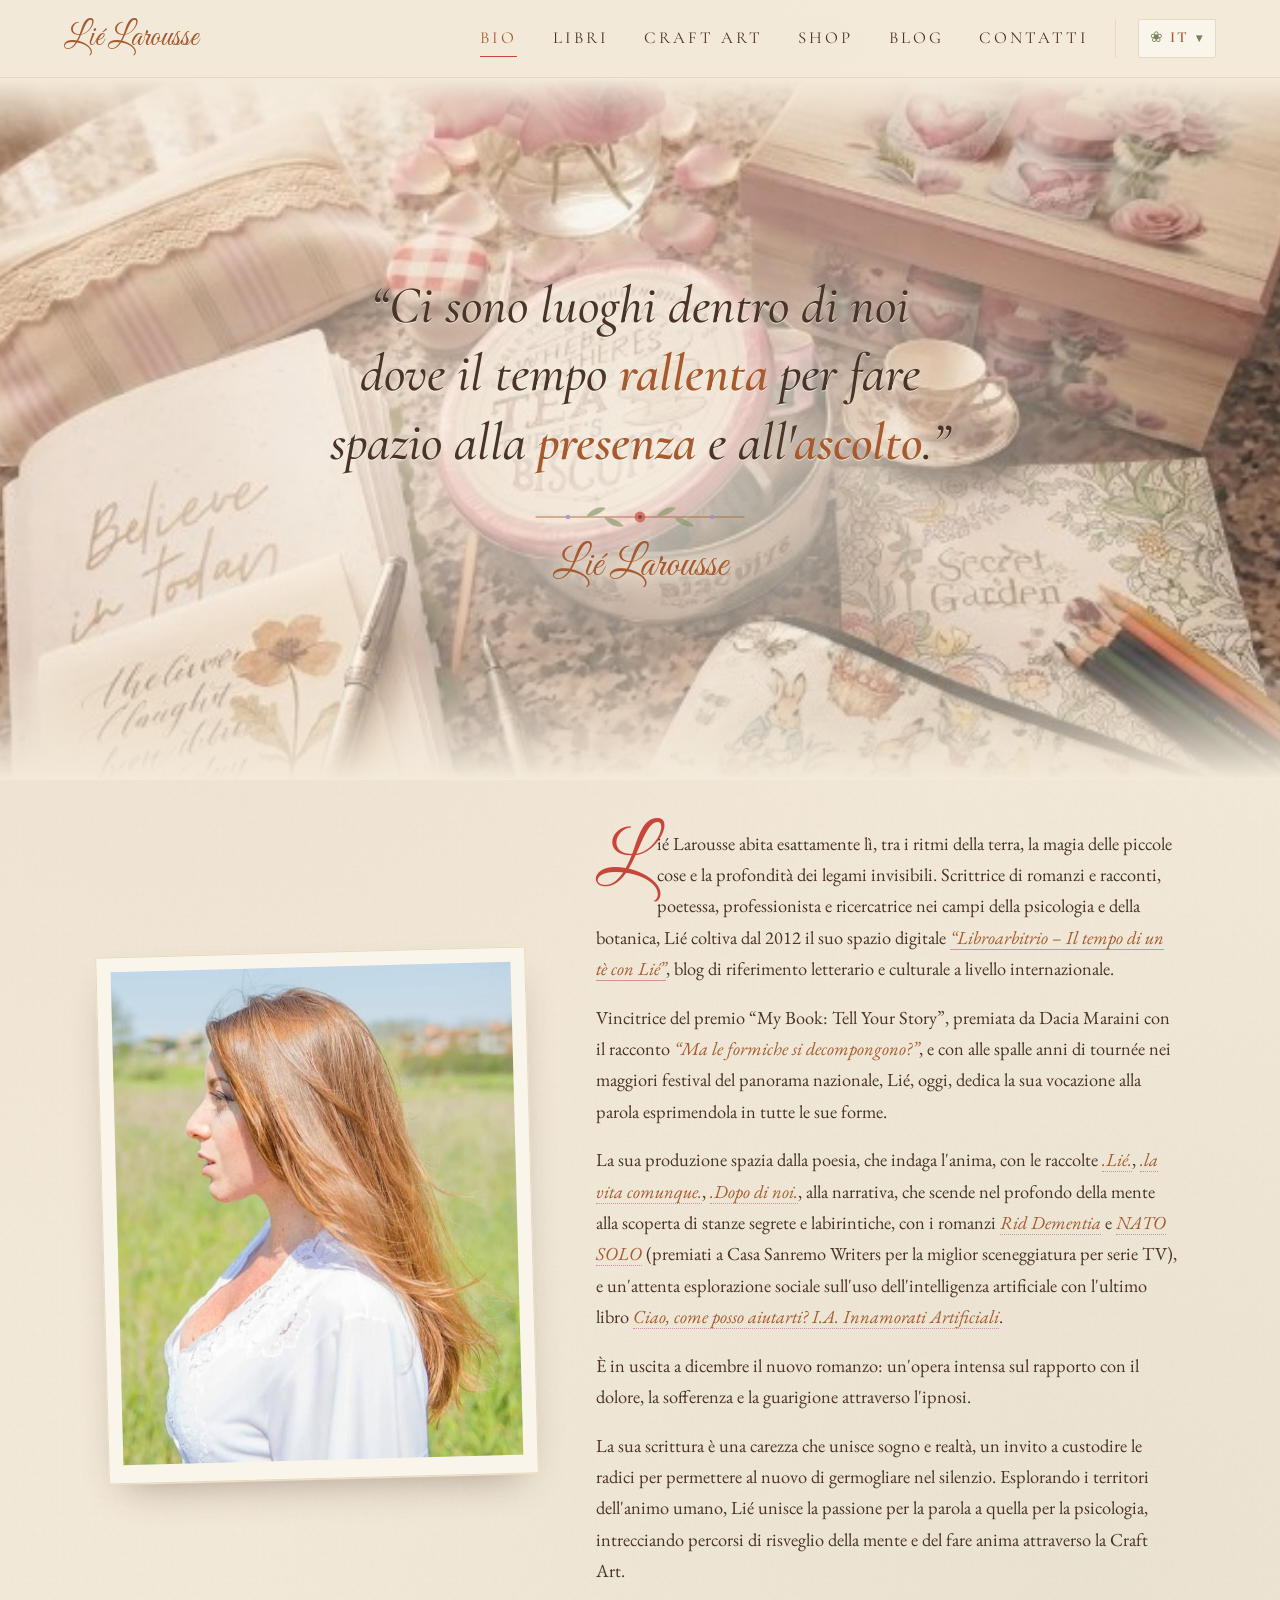
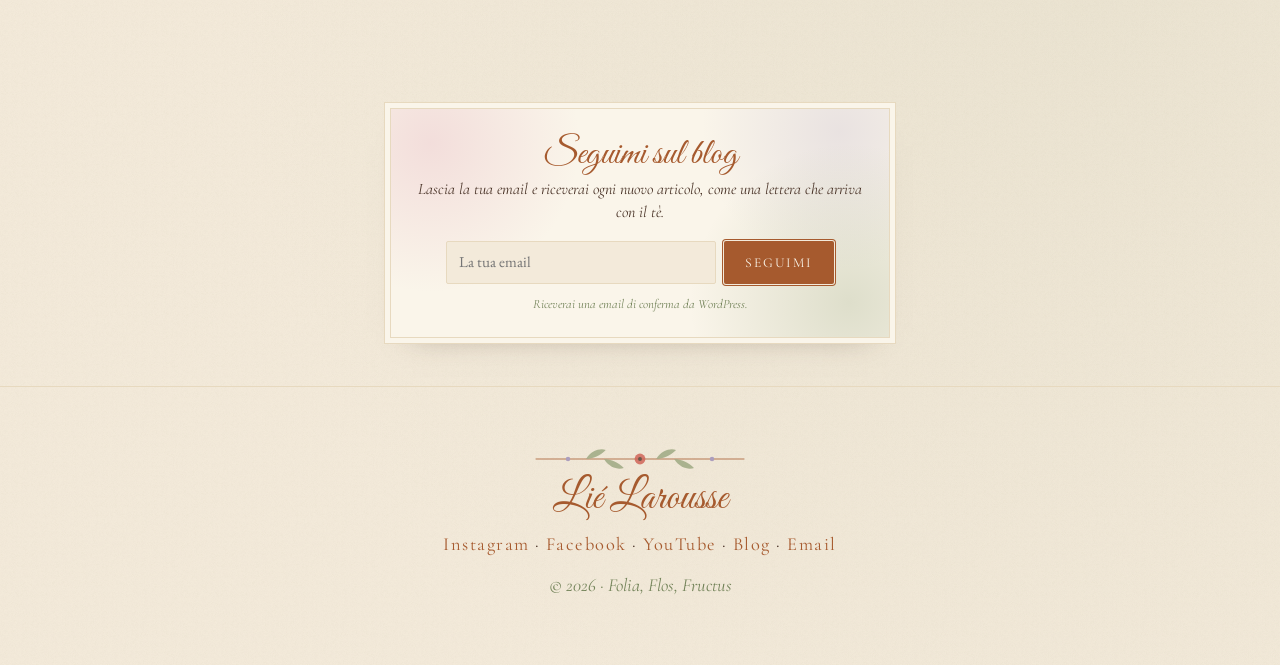
==== index.html @ ddcde2e0 "Bio: frase iniziale tra virgolette, righe bilanciate; Craft Art: tolte le virgolette grandi Co-Autho" ====
<!DOCTYPE html>
<html lang="it">
<head>
<meta charset="UTF-8">
<meta name="msvalidate.01" content="2CECC2701213556ECC06F662948ADE0B" />
<meta name="viewport" content="width=device-width, initial-scale=1">
<title>Lié Larousse · Scrittrice e poetessa</title>
<!-- seo -->
<meta name="description" content="Lié Larousse, scrittrice e poetessa tra psicologia e botanica. Autrice di Rid Dementia, NATO SOLO e Ciao, come posso aiutarti? e del blog Libroarbitrio – Il tempo di un tè con Lié.">
<link rel="canonical" href="https://lielarousse.it/">
<link rel="alternate" hreflang="it" href="https://lielarousse.it/">
<link rel="alternate" hreflang="en" href="https://lielarousse.it/en/">
<link rel="alternate" hreflang="fr" href="https://lielarousse.it/fr/">
<link rel="alternate" hreflang="x-default" href="https://lielarousse.it/">
<meta property="og:type" content="website">
<meta property="og:site_name" content="Lié Larousse">
<meta property="og:title" content="Lié Larousse · Scrittrice e poetessa">
<meta property="og:description" content="Lié Larousse, scrittrice e poetessa tra psicologia e botanica. Autrice di Rid Dementia, NATO SOLO e Ciao, come posso aiutarti? e del blog Libroarbitrio – Il tempo di un tè con Lié.">
<meta property="og:url" content="https://lielarousse.it/">
<meta property="og:image" content="https://lielarousse.it/img/condivisione.jpg">
<meta property="og:image:width" content="1200">
<meta property="og:image:height" content="630">
<meta property="og:image:alt" content="Lié Larousse">
<meta property="og:locale" content="it_IT">
<meta name="twitter:card" content="summary_large_image">
<meta name="twitter:title" content="Lié Larousse · Scrittrice e poetessa">
<meta name="twitter:description" content="Lié Larousse, scrittrice e poetessa tra psicologia e botanica. Autrice di Rid Dementia, NATO SOLO e Ciao, come posso aiutarti? e del blog Libroarbitrio – Il tempo di un tè con Lié.">
<meta name="twitter:image" content="https://lielarousse.it/img/condivisione.jpg">
<meta name="thumbnail" content="https://lielarousse.it/img/lie-ritratto-bio.jpg">
<script type="application/ld+json">{"@context": "https://schema.org", "@type": "ProfilePage", "name": "Lié Larousse · Scrittrice e poetessa", "url": "https://lielarousse.it/", "inLanguage": "it", "primaryImageOfPage": {"@type": "ImageObject", "url": "https://lielarousse.it/img/lie-ritratto-bio.jpg", "width": 720, "height": 888}, "image": "https://lielarousse.it/img/lie-ritratto-bio.jpg", "mainEntity": {"@context": "https://schema.org", "@type": "Person", "name": "Lié Larousse", "url": "https://lielarousse.it/", "image": "https://lielarousse.it/img/lie-ritratto-bio.jpg", "email": "mailto:lielarousse@yahoo.it", "jobTitle": "Scrittrice e poetessa", "sameAs": ["https://www.instagram.com/lielarousse/", "https://www.facebook.com/lie.larousse/", "https://www.youtube.com/@Libroarbitrio", "https://libroarbitrio.wordpress.com/"], "sibling": {"@type": "Person", "name": "Cortona Francesca", "url": "https://cortonafrancesca.it/", "jobTitle": "Pittrice"}}}</script>
<script type="application/ld+json">{"@context": "https://schema.org", "@type": "WebSite", "name": "Lié Larousse", "url": "https://lielarousse.it/"}</script>
<!-- /seo -->
<link rel="preconnect" href="https://fonts.googleapis.com">
<link rel="preconnect" href="https://fonts.gstatic.com" crossorigin>
<link href="https://fonts.googleapis.com/css2?family=Cormorant+Garamond:ital,wght@0,400;0,500;0,600;1,400&family=EB+Garamond:ital,wght@0,400;0,500;1,400&family=Great+Vibes&display=swap" rel="stylesheet">
<link rel="stylesheet" href="style.css?v=20261023c">
<link rel="icon" href="favicon.ico" sizes="any">
<link rel="icon" type="image/png" sizes="48x48" href="img/favicon-48.png?v=2">
<link rel="icon" type="image/png" sizes="96x96" href="img/favicon-96.png?v=2">
<link rel="icon" type="image/png" sizes="144x144" href="img/favicon-144.png?v=2">
<link rel="icon" type="image/png" sizes="192x192" href="img/icona-192.png?v=2">
<link rel="apple-touch-icon" href="img/apple-touch-icon.png?v=2">
</head>
<body>

<svg width="0" height="0" style="position:absolute" aria-hidden="true">
  <defs>
    <symbol id="rametto" viewBox="0 0 240 40">
      <path d="M4 20 C60 20 180 20 236 20" stroke="currentColor" stroke-width="1.2" fill="none"/>
      <g fill="#8A9A6E" opacity=".85">
        <path d="M60 20 c6-10 16-12 22-10 c-6 6-14 10-22 10z"/>
        <path d="M80 20 c6 10 16 12 22 10 c-6-6-14-10-22-10z"/>
        <path d="M138 20 c6-10 16-12 22-10 c-6 6-14 10-22 10z"/>
        <path d="M158 20 c6 10 16 12 22 10 c-6-6-14-10-22-10z"/>
      </g>
      <circle cx="120" cy="20" r="6" fill="#C8453A" opacity=".85"/>
      <circle cx="120" cy="20" r="2.2" fill="#4A3428"/>
      <circle cx="40" cy="20" r="2.5" fill="#9C8DB8"/>
      <circle cx="200" cy="20" r="2.5" fill="#9C8DB8"/>
    </symbol>
  </defs>
</svg>

<header class="nav">
  <a href="index.html" class="nav-logo">Lié Larousse</a>
  <button class="nav-toggle" aria-label="Apri il menu" aria-expanded="false">☰</button>
  <nav class="nav-links">
    <a href="index.html" class="attivo" aria-current="page">Bio</a>
    <a href="libri.html">Libri</a>
    <a href="arte.html">Craft Art</a>
    <a href="https://www.etsy.com/it/people/pzcn2gzs" class="nav-shop" target="_blank" rel="noopener">Shop</a>
    <a href="blog.html">Blog</a>
    <a href="contatti.html">Contatti</a>
  </nav>
  <details class="lingue"><summary aria-label="Lingua"><span class="lingue-globo" aria-hidden="true">❀</span>IT<span class="lingue-freccia" aria-hidden="true">▾</span></summary><ul><li><a href="index.html" hreflang="it" lang="it" class="attivo" aria-current="true"><b>IT</b> Italiano</a></li><li><a href="en/index.html" hreflang="en" lang="en"><b>EN</b> English</a></li><li><a href="fr/index.html" hreflang="fr" lang="fr"><b>FR</b> Français</a></li></ul></details>
</header>

<main>
<section class="bio-hero">
  <div class="bio-hero-bg" aria-hidden="true"></div>
  <div class="petali" aria-hidden="true"></div>
  <div class="bio-hero-text">
    <h1 class="sr-only">Lié Larousse, scrittrice e poetessa</h1>
    <blockquote class="citazione">
      “Ci sono luoghi dentro di noi dove il tempo <em>rallenta</em> per fare spazio alla <em>presenza</em> e all'<em>ascolto</em>.”
    </blockquote>
    <svg class="rametto"><use href="#rametto"/></svg>
    <p class="citazione-firma script">Lié Larousse</p>
  </div>
</section>

<section class="section bio-section">
  <div class="bio">
    <figure class="bio-photo paper-frame tilt-l">
      <img src="img/lie-ritratto-bio.jpg?v=2" alt="Ritratto di Lié Larousse in un prato">
    </figure>
    <div class="bio-text">
      <p class="dropcap">Lié Larousse abita esattamente lì, tra i ritmi della terra, la magia delle piccole cose e la profondità dei legami invisibili. Scrittrice di romanzi e racconti, poetessa, professionista e ricercatrice nei campi della psicologia e della botanica, Lié coltiva dal 2012 il suo spazio digitale <a href="https://libroarbitrio.wordpress.com/" target="_blank" rel="noopener"><em>“Libroarbitrio – Il tempo di un tè con Lié”</em></a>, blog di riferimento letterario e culturale a livello internazionale.</p>
      <p>Vincitrice del premio “My Book: Tell Your Story”, premiata da Dacia Maraini con il racconto <em>“Ma le formiche si decompongono?”</em>, e con alle spalle anni di tournée nei maggiori festival del panorama nazionale, Lié, oggi, dedica la sua vocazione alla parola esprimendola in tutte le sue forme.</p>
      <p>La sua produzione spazia dalla poesia, che indaga l'anima, con le raccolte <a href="libri.html#trama-lie" class="link-titolo"><em>.Lié.</em></a>, <a href="libri.html#trama-vita" class="link-titolo"><em>.la vita comunque.</em></a>, <a href="libri.html#trama-dopo" class="link-titolo"><em>.Dopo di noi.</em></a>, alla narrativa, che scende nel profondo della mente alla scoperta di stanze segrete e labirintiche, con i romanzi <a href="libri.html#trama-rid" class="link-titolo"><em>Rid Dementia</em></a> e <a href="libri.html#trama-nato" class="link-titolo"><em>NATO SOLO</em></a> (premiati a Casa Sanremo Writers per la miglior sceneggiatura per serie TV), e un'attenta esplorazione sociale sull'uso dell'intelligenza artificiale con l'ultimo libro <a href="libri.html#trama-ciao" class="link-titolo"><em>Ciao, come posso aiutarti? I.A. Innamorati Artificiali</em></a>.</p>
      <p>È in uscita a dicembre il nuovo romanzo: un'opera intensa sul rapporto con il dolore, la sofferenza e la guarigione attraverso l'ipnosi.</p>
      <p>La sua scrittura è una carezza che unisce sogno e realtà, un invito a custodire le radici per permettere al nuovo di germogliare nel silenzio. Esplorando i territori dell'animo umano, Lié unisce la passione per la parola a quella per la psicologia, intrecciando percorsi di risveglio della mente e del fare anima attraverso la Craft Art.</p>
    </div>
  </div>
</section>
</main>

<section class="seguimi">
  <div class="seguimi-card">
    <h2 class="script">Seguimi sul blog</h2>
    <p class="seguimi-sub">Lascia la tua email e riceverai ogni nuovo articolo, come una lettera che arriva con il tè.</p>
    <form class="seguimi-form" action="https://subscribe.wordpress.com" method="post" accept-charset="utf-8" target="_blank">
      <label class="sr-only" for="seguimi-email">La tua email</label>
      <input id="seguimi-email" type="email" name="email" placeholder="La tua email" required>
      <input type="hidden" name="action" value="subscribe">
      <input type="hidden" name="blog_id" value="41591328">
      <input type="hidden" name="source" value="https://libroarbitrio.wordpress.com/">
      <input type="hidden" name="sub-type" value="widget">
      <input type="hidden" name="redirect_fragment" value="blog_subscription">
      <button type="submit" class="btn">Seguimi</button>
    </form>
    <p class="seguimi-nota">Riceverai una email di conferma da WordPress.</p>
  </div>
</section>

<footer class="footer">
  <svg class="rametto"><use href="#rametto"/></svg>
  <p class="script">Lié Larousse</p>
  <p class="footer-social">
    <a href="https://www.instagram.com/lielarousse/" target="_blank" rel="noopener">Instagram</a> · <a href="https://www.facebook.com/lie.larousse/" target="_blank" rel="noopener">Facebook</a> · <a href="https://www.youtube.com/@Libroarbitrio" target="_blank" rel="noopener">YouTube</a> · <a href="https://libroarbitrio.wordpress.com/" target="_blank" rel="noopener">Blog</a> · <a href="mailto:lielarousse@yahoo.it">Email</a>
  </p>
  <p class="small">© 2026 · Folia, Flos, Fructus</p>
</footer>

<script>
  (function () {
    if (!('IntersectionObserver' in window) || matchMedia('(prefers-reduced-motion: reduce)').matches) return;
    const sel = '.section-head, .bio-photo, .bio-text > *, .libro, .youtube, .video-box, .contatti-text > *, .form, .seguimi-card, .tesoro, .arte-voce, .arte-intro > *, .arte-invito';
    const els = document.querySelectorAll(sel);
    document.documentElement.classList.add('anima');
    const io = new IntersectionObserver(voci => {
      voci.forEach(v => { if (v.isIntersecting) { v.target.classList.add('visto'); io.unobserve(v.target); } });
    }, { threshold: 0.12, rootMargin: '0px 0px -40px 0px' });
    els.forEach((el, i) => {
      const fratelli = [...el.parentElement.children].filter(c => c.matches(sel));
      el.style.setProperty('--ritardo-in', (fratelli.indexOf(el) % 3) * 0.12 + 's');
      io.observe(el);
    });
  })();
  (function () {
    const box = document.querySelector('.petali');
    if (!box || matchMedia('(prefers-reduced-motion: reduce)').matches) return;
    const colori = ['#E8A6B8', '#F2C4CF', '#D98BA6', '#F6D5DC', '#EFB3C2'];
    const n = innerWidth < 700 ? 9 : 16;
    for (let i = 0; i < n; i++) {
      const p = document.createElement('span');
      p.className = 'petalo';
      const size = 12 + Math.random() * 12;
      p.style.setProperty('--x', (Math.random() * 100) + '%');
      p.style.setProperty('--s', size + 'px');
      p.style.setProperty('--d', (11 + Math.random() * 9) + 's');
      p.style.setProperty('--r', (Math.random() * 7) + 's');
      p.style.setProperty('--ritardo', (-Math.random() * 20) + 's');
      p.style.setProperty('--drift', ((Math.random() - .5) * 180) + 'px');
      p.style.setProperty('--c', colori[i % colori.length]);
      p.style.setProperty('--o', (.7 + Math.random() * .3).toFixed(2));
      box.appendChild(p);
    }
  })();
  const lg = document.querySelector('.lingue');
  if (lg) document.addEventListener('click', e => { if (!lg.contains(e.target)) lg.removeAttribute('open'); });
  const t = document.querySelector('.nav-toggle'), l = document.querySelector('.nav-links');
  t.addEventListener('click', () => { const o = l.classList.toggle('open'); t.setAttribute('aria-expanded', o); });
  l.querySelectorAll('a').forEach(a => a.addEventListener('click', () => { l.classList.remove('open'); t.setAttribute('aria-expanded', false); }));
  (function () {
    // Trame dei libri aperte direttamente sulla Bio
    let pronte = null;
    const carica = () => pronte || (pronte = fetch('libri.html').then(r => r.text()).then(h => {
      const doc = new DOMParser().parseFromString(h, 'text/html');
      doc.querySelectorAll('dialog.trama').forEach(d => {
        const nuovo = document.importNode(d, true);
        document.body.appendChild(nuovo);
        nuovo.addEventListener('close', () => { document.body.style.overflow = ''; });
        nuovo.addEventListener('click', e => { if (e.target === nuovo) nuovo.close(); });
        nuovo.querySelector('.trama-chiudi').addEventListener('click', () => nuovo.close());
      });
    }));
    const apri = d => { document.querySelectorAll('dialog[open]').forEach(x => x.close()); d.showModal(); d.scrollTop = 0; document.body.style.overflow = 'hidden'; };
    document.querySelectorAll('a.link-titolo').forEach(a => a.addEventListener('click', async e => {
      const id = a.getAttribute('href').split('#')[1];
      if (!id || !id.startsWith('trama-') || !window.HTMLDialogElement) return;
      e.preventDefault();
      try { await carica(); } catch (err) { location.href = a.href; return; }
      const d = document.getElementById(id);
      if (d) apri(d); else location.href = a.href;
    }));
    // pulsanti "Acquista" dentro le trame
    document.addEventListener('click', e => {
      const b = e.target.closest('[data-acquista]');
      const d = document.getElementById('acquista');
      if (!b || !d) return;
      const lingua = document.documentElement.lang || 'it';
      const euro = v => new Intl.NumberFormat(lingua, { style: 'currency', currency: 'EUR' }).format(v);
      const t = b.dataset.titolo, p = b.dataset.prezzo;
      d.querySelector('#acq-titolo').textContent = t;
      d.querySelector('#acq-copertina').src = b.dataset.copertina;
      d.querySelector('#acq-prezzo').textContent = p ? euro(+p) : d.dataset.suRichiesta;
      d.querySelector('#acq-causale').textContent = t + ' – Lié Larousse';
      d.querySelector('#acq-paypal').hidden = !p;
      if (p) d.querySelector('#acq-paypal-link').href = 'https://www.paypal.com/cgi-bin/webscr?' + new URLSearchParams({
        cmd: '_xclick', business: 'barellamax@hotmail.it', item_name: t + ' – Lié Larousse',
        amount: p, currency_code: 'EUR', no_shipping: '2', lc: d.dataset.paypalLc, charset: 'utf-8'
      });
      d.querySelector('#acq-email').href = 'mailto:lielarousse@yahoo.it?subject=' + encodeURIComponent(d.dataset.oggetto + t) +
        '&body=' + encodeURIComponent(d.dataset.corpo.replace('%TITOLO%', t));
      apri(d);
    });
    document.addEventListener('click', async e => {
      const c = e.target.closest('.acq-copia');
      if (!c) return;
      const prima = c.textContent;
      try { await navigator.clipboard.writeText(c.dataset.copia); } catch (err) {}
      c.textContent = document.getElementById('acquista').dataset.copiato; setTimeout(() => c.textContent = prima, 1800);
    });
  })();
</script>
</body>
</html>
---- style.css ----
/* Palette ispirata agli acquerelli botanici di Lié */
:root {
  --carta: #F3EADA;        /* carta antica */
  --carta-chiara: #FAF5EA;
  --carta-scura: #E7D9BF;
  --inchiostro: #4A3428;   /* bruno inchiostro */
  --rame: #A65A2E;         /* capelli / titoli */
  --salvia: #74845A;       /* foglie (leggermente scurito per la leggibilità) */
  --papavero: #C8453A;     /* papaveri */
  --lavanda: #9C8DB8;      /* lavanda */
  --oleandro: #D98BA6;     /* oleandro rosa */
  --script: "Great Vibes", cursive;
  --serif: "Cormorant Garamond", Georgia, serif;
  --testo: "EB Garamond", Georgia, serif;
}

* { box-sizing: border-box; margin: 0; padding: 0; }
html { scroll-behavior: smooth; scroll-padding-top: 70px; }

body {
  font-family: var(--testo);
  font-size: 1.15rem;
  line-height: 1.7;
  color: var(--inchiostro);
  background-color: var(--carta);
  /* grana della carta */
  background-image:
    radial-gradient(circle at 15% 20%, rgba(166,90,46,.06), transparent 40%),
    radial-gradient(circle at 85% 70%, rgba(138,154,110,.08), transparent 45%),
    url("data:image/svg+xml,%3Csvg xmlns='http://www.w3.org/2000/svg' width='200' height='200'%3E%3Cfilter id='n'%3E%3CfeTurbulence baseFrequency='.9' numOctaves='2'/%3E%3CfeColorMatrix values='0 0 0 0 .3 0 0 0 0 .2 0 0 0 0 .1 0 0 0 .06 0'/%3E%3C/filter%3E%3Crect width='100%25' height='100%25' filter='url(%23n)'/%3E%3C/svg%3E");
  overflow-x: hidden;
}

img { max-width: 100%; display: block; }
a { color: var(--rame); }

.script { font-family: var(--script); font-weight: 400; color: var(--rame); line-height: 1.1; }
.label { font-family: var(--serif); letter-spacing: .3em; text-transform: uppercase; font-size: .8rem; color: var(--salvia); }
.rametto { width: 220px; height: 36px; color: var(--rame); display: block; margin: .4rem auto 0; opacity: .8; }

/* NAV */
.nav {
  position: sticky; top: 0; z-index: 10;
  display: flex; align-items: center; justify-content: space-between;
  padding: .7rem 5vw;
  background: rgba(243,234,218,.92);
  backdrop-filter: blur(6px);
  border-bottom: 1px solid var(--carta-scura);
}
.nav-logo { font-family: var(--script); font-size: 2rem; color: var(--rame); text-decoration: none; }
.nav-links { display: flex; gap: 2.2rem; }
.nav-links a {
  font-family: var(--serif); font-size: 1.05rem; letter-spacing: .18em; text-transform: uppercase;
  color: var(--inchiostro); text-decoration: none; position: relative;
}
.nav-links a::after {
  content: ""; position: absolute; left: 0; right: 0; bottom: -4px; height: 1px;
  background: var(--papavero); transform: scaleX(0); transition: transform .3s;
}
.nav-links a:hover::after { transform: scaleX(1); }
.nav-toggle { display: none; background: none; border: 0; font-size: 1.6rem; color: var(--rame); cursor: pointer; }

/* HERO */
.hero {
  display: grid; grid-template-columns: 1.1fr 1fr; gap: 4rem; align-items: center;
  padding: 5rem 8vw 6rem; max-width: 1300px; margin: 0 auto;
}
.hero-text { text-align: center; }
.hero-kicker { font-family: var(--serif); letter-spacing: .4em; text-transform: uppercase; color: var(--salvia); }
.hero h1 { font-size: clamp(4rem, 9vw, 7.5rem); margin: .2rem 0; }
.hero-sub { font-family: var(--serif); font-style: italic; font-size: 1.35rem; margin: 1.4rem 0 2rem; }

.paper-frame {
  background: var(--carta-chiara);
  padding: 14px 14px 18px;
  box-shadow: 0 1px 0 var(--carta-scura), 0 18px 40px -18px rgba(74,52,40,.45);
  border: 1px solid var(--carta-scura);
}
.hero-photo { transform: rotate(1.5deg); }
.tilt-l { transform: rotate(-1.5deg); }

.btn {
  display: inline-block; font-family: var(--serif); font-size: 1.05rem; letter-spacing: .15em; text-transform: uppercase;
  padding: .8rem 2rem; color: var(--carta-chiara); background: var(--rame);
  border: 0; border-radius: 2px; text-decoration: none; cursor: pointer;
  box-shadow: 0 0 0 1px var(--carta), 0 0 0 2px var(--rame);
  transition: background .3s;
}
.btn:hover { background: var(--papavero); }
.btn-small { padding: .55rem 1.4rem; font-size: .9rem; }

/* SEZIONI */
.section { padding: 6rem 8vw; max-width: 1300px; margin: 0 auto; }
.section-alt {
  max-width: none;
  background: linear-gradient(180deg, transparent, rgba(156,141,184,.10) 15%, rgba(156,141,184,.10) 85%, transparent);
}
.section-alt > * { max-width: 1140px; margin-left: auto; margin-right: auto; }
.section-head { text-align: center; margin-bottom: 3.5rem; }
.section-head h2, .section-head h1 { font-size: clamp(3.5rem, 7vw, 5rem); font-weight: 400; margin: 0; }

/* BIO */
.bio { display: grid; grid-template-columns: 1.2fr 1fr; gap: 4rem; align-items: center; }
.bio-photo figcaption { text-align: center; padding-top: .7rem; }
.script-small { font-family: var(--script); font-size: 1.8rem; color: var(--rame); }
.bio-text p { margin-bottom: 1.1rem; }
.dropcap::first-letter {
  font-family: var(--script); font-size: 4.6rem; float: left; line-height: .8; padding: .3rem .5rem 0 0; color: var(--papavero);
}
blockquote {
  font-family: var(--serif); font-style: italic; font-size: 1.4rem;
  border-left: 2px solid var(--oleandro); padding-left: 1.2rem; margin: 1.6rem 0;
}
.firma { font-size: 3rem; text-align: right; }

/* LIBRI */
.libri { display: grid; grid-template-columns: repeat(3, 1fr); gap: 3rem; }
.libro { text-align: center; }
.copertina {
  aspect-ratio: 2 / 3; margin: 0 auto 1.4rem; max-width: 240px;
  display: flex; align-items: center; justify-content: center; padding: 1.5rem;
  border: 1px solid var(--carta-scura);
  box-shadow: 6px 8px 0 -2px var(--carta-scura), 0 20px 30px -18px rgba(74,52,40,.5);
  transition: transform .4s;
}
.libro:hover .copertina { transform: translateY(-6px) rotate(-1deg); }
.copertina span { font-family: var(--script); font-size: 2.2rem; color: var(--inchiostro); line-height: 1.1; }
.c1 { background: radial-gradient(circle at 30% 70%, rgba(200,69,58,.35), transparent 35%), radial-gradient(circle at 75% 25%, rgba(138,154,110,.4), transparent 40%), var(--carta-chiara); }
.c2 { background: radial-gradient(circle at 70% 75%, rgba(156,141,184,.45), transparent 40%), radial-gradient(circle at 25% 25%, rgba(217,139,166,.35), transparent 40%), var(--carta-chiara); }
.c3 { background: radial-gradient(circle at 50% 80%, rgba(138,154,110,.45), transparent 45%), radial-gradient(circle at 80% 20%, rgba(166,90,46,.3), transparent 35%), var(--carta-chiara); }
.libro h3, .articolo h3 { font-family: var(--serif); font-size: 1.6rem; font-weight: 600; }
.anno, .data { font-family: var(--serif); font-style: italic; color: var(--salvia); margin-bottom: .6rem; }
.link { font-family: var(--serif); letter-spacing: .1em; text-decoration: none; border-bottom: 1px solid var(--oleandro); }

/* BLOG */
.paper-card {
  background: var(--carta-chiara); border: 1px solid var(--carta-scura);
  box-shadow: 0 16px 36px -22px rgba(74,52,40,.5);
}
.youtube {
  display: grid; grid-template-columns: 1.4fr 1fr; align-items: center;
  text-decoration: none; color: inherit; margin-bottom: 3.5rem; overflow: hidden;
  transition: transform .4s;
}
.youtube:hover { transform: translateY(-4px); }
.yt-thumb { width: 100%; height: 100%; object-fit: cover; min-height: 260px; }
.yt-text { padding: 2.5rem; text-align: center; }
.yt-text h3 { font-size: 3.6rem; }
.yt-sub { font-family: var(--serif); font-style: italic; font-size: 1.3rem; margin-bottom: 1.4rem; }

.articoli { display: grid; grid-template-columns: repeat(2, 1fr); gap: 2.5rem; }
.articolo img { width: 100%; aspect-ratio: 4 / 3; object-fit: cover; }
.articolo-body { padding: 1.6rem 1.8rem 2rem; }

/* CONTATTI */
.contatti { display: grid; grid-template-columns: 1fr 1.2fr; gap: 4rem; align-items: start; }
.contatti-foto {
  width: 100%; max-width: 440px; margin: -1rem auto 1.2rem;
  aspect-ratio: 928 / 1000; object-fit: cover; object-position: center 35%;
  opacity: .9;
  -webkit-mask-image: radial-gradient(closest-side at 50% 50%, #000 55%, rgba(0,0,0,.6) 75%, transparent 100%);
          mask-image: radial-gradient(closest-side at 50% 50%, #000 55%, rgba(0,0,0,.6) 75%, transparent 100%);
}
.contatti-text p { font-family: var(--serif); font-size: 1.35rem; font-style: italic; margin-bottom: 1.6rem; }
.social { list-style: none; }
.social li { padding: .5rem 0; border-bottom: 1px dashed var(--carta-scura); }
.social li::before { content: "❀ "; color: var(--oleandro); }
.social a { text-decoration: none; }
.form { padding: 2.2rem; display: grid; gap: 1.1rem; }
.form label { font-family: var(--serif); letter-spacing: .12em; text-transform: uppercase; font-size: .85rem; display: grid; gap: .35rem; }
.form input, .form textarea {
  font: inherit; font-size: 1.05rem; text-transform: none; letter-spacing: 0;
  padding: .65rem .8rem; background: var(--carta); color: var(--inchiostro);
  border: 1px solid var(--carta-scura); border-radius: 2px;
}
.form input:focus, .form textarea:focus { outline: 2px solid var(--lavanda); outline-offset: 1px; }
.form .btn { justify-self: start; }

/* FOOTER */
.footer { text-align: center; padding: 3rem 1rem 4rem; border-top: 1px solid var(--carta-scura); }
.footer .script { font-size: 2.6rem; }
.small { font-family: var(--serif); font-style: italic; color: var(--salvia); }

/* MOBILE */
@media (max-width: 860px) {
  .nav-toggle { display: block; }
  .nav-links {
    display: none; position: absolute; top: 100%; left: 0; right: 0;
    flex-direction: column; gap: 0; background: var(--carta); border-bottom: 1px solid var(--carta-scura);
  }
  .nav-links.open { display: flex; }
  .nav-links a { padding: 1rem 5vw; border-top: 1px solid var(--carta-scura); }
  .hero, .bio, .contatti, .youtube { grid-template-columns: 1fr; gap: 2.5rem; }
  .hero { padding: 3rem 6vw 4rem; }
  .hero-photo { max-width: 420px; margin: 0 auto; }
  .section { padding: 4rem 6vw; }
  .libri, .articoli { grid-template-columns: 1fr; }
}

/* Pagine separate */
body { min-height: 100vh; display: flex; flex-direction: column; }
main { flex: 1; }
.nav-links a.attivo { color: var(--rame); }
.nav-links a.attivo::after { transform: scaleX(1); }
.section { padding-top: 4rem; }
@media (max-width: 860px) { .nav-links a::after { display: none; } }

/* BIO: frase su sfondo fotografico sfumato */
.bio-hero {
  position: relative; overflow: hidden;
  min-height: 78vh; display: grid; place-items: center;
  padding: 5rem 8vw 6rem; text-align: center;
}
.bio-hero-bg {
  position: absolute; inset: -20px;
  background: url("img/te-rose.jpg") center 40% / cover no-repeat;
  filter: blur(.6px);
  opacity: .85;
}
.bio-hero::after {
  content: ""; position: absolute; inset: 0; pointer-events: none;
  background:
    radial-gradient(ellipse 48% 52% at 50% 55%, rgba(250,245,234,.75), rgba(250,245,234,.25) 70%, transparent),
    linear-gradient(180deg, var(--carta) 0%, transparent 10%, transparent 82%, var(--carta) 100%);
}
.bio-hero-text { position: relative; z-index: 1; max-width: 860px; }
.citazione {
  position: relative; border: 0; padding: 0; margin: 1.2rem 0 1.4rem;
  font-family: var(--serif); font-style: italic; font-weight: 500;
  font-size: clamp(1.9rem, 4.2vw, 3.3rem); line-height: 1.3; color: var(--inchiostro);
  text-shadow: 0 1px 0 rgba(250,245,234,.8), 0 0 24px rgba(250,245,234,.9);
}
.citazione em { font-style: italic; font-weight: 600; color: var(--rame); }
.virgolette {
  display: block; font-family: var(--script); font-size: 6.5rem; line-height: .5;
  color: var(--oleandro); margin-bottom: .6rem;
}
.citazione-firma { font-size: 2.6rem; margin-top: .6rem; text-shadow: 0 0 14px rgba(250,245,234,1), 0 0 28px rgba(250,245,234,.9); }

.bio-section { padding-top: 3rem; }
.bio-section .bio { grid-template-columns: .85fr 1.15fr; align-items: start; }
.bio-section .bio-photo { position: sticky; top: 100px; }
.bio-text em { color: var(--rame); }
.bio-text p { text-align: left; }

@media (max-width: 860px) {
  .bio-hero { min-height: 64vh; padding: 4rem 6vw 4.5rem; }
  .bio-section .bio { grid-template-columns: 1fr; }
  .bio-section .bio-photo { position: static; max-width: 380px; margin: 0 auto; }
  .bio-text p { text-align: left; }
}

/* Libri: sei titoli */
.libri { row-gap: 4rem; }
.copertina span small { display: block; font-family: var(--serif); font-style: italic; font-size: .95rem; margin-top: .6rem; }
.libro h3 small { display: block; font-size: 1.05rem; font-weight: 500; font-style: italic; }
.presto { font-family: var(--serif); font-style: italic; color: var(--lavanda); }
.libro .btn-small { margin-top: .4rem; }

/* Blog: due riquadri alternati */
.youtube-rev .yt-thumb { order: 2; }
.bio-text a { text-decoration: none; border-bottom: 1px solid var(--oleandro); }

/* Footer social */
.footer-social { font-family: var(--serif); letter-spacing: .08em; margin: .4rem 0 .6rem; }
.footer-social a { text-decoration: none; color: var(--rame); }
.footer-social a:hover { color: var(--papavero); }
@media (max-width: 860px) { .youtube-rev .yt-thumb { order: 0; } }
.youtube { margin-bottom: 2.5rem; }
.youtube .yt-thumb { height: 340px; min-height: 0; object-fit: cover; object-position: center 45%; }
@media (max-width: 860px) { .youtube .yt-thumb { height: 220px; } }
.youtube-rev { grid-template-columns: 1fr 1.4fr; }
.youtube-rev .yt-thumb { object-position: center; }
@media (max-width: 860px) { .youtube-rev { grid-template-columns: 1fr; } }

/* Copertine vere */
.copertina-foto { padding: 0; background: none; border: 0; aspect-ratio: auto; height: 340px; max-width: none; width: max-content; }
.copertina-foto img { height: 100%; width: auto; display: block; }
@media (max-width: 860px) { .copertina-foto { height: 300px; } }
.libro .copertina:not(.copertina-foto) { height: 340px; width: 227px; aspect-ratio: auto; }
@media (max-width: 860px) { .libro .copertina:not(.copertina-foto) { height: 300px; width: 200px; } }

/* Seguimi sul blog */
.sr-only { position: absolute; width: 1px; height: 1px; overflow: hidden; clip: rect(0 0 0 0); white-space: nowrap; }
.seguimi { padding: 1rem 6vw 4.5rem; }
.seguimi-card {
  max-width: 760px; margin: 0 auto; text-align: center;
  padding: 2.8rem 2.2rem 2.4rem;
  background:
    radial-gradient(circle at 8% 15%, rgba(217,139,166,.22), transparent 30%),
    radial-gradient(circle at 92% 85%, rgba(138,154,110,.25), transparent 32%),
    radial-gradient(circle at 90% 10%, rgba(156,141,184,.18), transparent 28%),
    var(--carta-chiara);
  border: 1px solid var(--carta-scura);
  box-shadow: 0 0 0 8px var(--carta-chiara), 0 0 0 9px var(--carta-scura), 0 24px 44px -26px rgba(74,52,40,.55);
}
.seguimi-card h2 { font-size: clamp(2.8rem, 6vw, 3.8rem); margin: .2rem 0 .4rem; }
.seguimi-sub { font-family: var(--serif); font-style: italic; font-size: 1.25rem; margin-bottom: 1.6rem; }
.seguimi-form { display: flex; gap: .8rem; justify-content: center; flex-wrap: wrap; }
.seguimi-form input[type=email] {
  flex: 1 1 260px; max-width: 380px; font: inherit; font-size: 1.05rem;
  padding: .75rem 1rem; background: var(--carta); color: var(--inchiostro);
  border: 1px solid var(--carta-scura); border-radius: 2px;
}
.seguimi-form input[type=email]:focus { outline: 2px solid var(--lavanda); outline-offset: 1px; }
.seguimi-nota { font-family: var(--serif); font-style: italic; font-size: .95rem; color: var(--salvia); margin-top: 1rem; }
@media (max-width: 860px) { .seguimi-card { padding: 2.2rem 1.3rem 2rem; } .seguimi-form .btn { width: 100%; max-width: 380px; } }

/* Seguimi: versione compatta */
.seguimi { padding: .5rem 6vw 3rem; }
.seguimi-card { max-width: 500px; padding: 1.5rem 1.4rem 1.3rem; box-shadow: 0 0 0 5px var(--carta-chiara), 0 0 0 6px var(--carta-scura), 0 16px 30px -22px rgba(74,52,40,.5); }
.seguimi-card .label { font-size: .65rem; letter-spacing: .25em; }
.seguimi-card h2 { font-size: 2.3rem; margin: .1rem 0 .2rem; }
.seguimi-sub { font-size: 1rem; line-height: 1.45; margin-bottom: 1rem; }
.seguimi-form { gap: .5rem; }
.seguimi-form input[type=email] { flex: 1 1 200px; max-width: 270px; font-size: .95rem; padding: .5rem .75rem; }
.seguimi-form .btn { padding: .5rem 1.3rem; font-size: .85rem; }
.seguimi-nota { font-size: .8rem; margin-top: .6rem; }
@media (max-width: 860px) { .seguimi-card { padding: 1.4rem 1.1rem 1.2rem; } .seguimi-form .btn { max-width: 270px; } }

/* Video YouTube grande */
.video-box {
  display: grid; grid-template-columns: auto 1fr; gap: 3rem; align-items: center;
  padding: 2rem; margin-bottom: 2.5rem;
}
.video-frame {
  width: min(380px, 100%); aspect-ratio: 9 / 16;
  padding: 10px; background: var(--carta-chiara);
  border: 1px solid var(--carta-scura);
  box-shadow: 0 0 0 6px var(--carta), 0 0 0 7px var(--carta-scura), 0 20px 36px -20px rgba(74,52,40,.55);
}
.video-frame iframe { width: 100%; height: 100%; border: 0; display: block; }
.video-text { text-align: center; padding: 1rem; }
.video-text h3 { font-size: clamp(2.6rem, 4.5vw, 3.6rem); }
.video-text .yt-sub { margin: 1rem 0 1.6rem; }
@media (max-width: 860px) {
  .video-box { grid-template-columns: 1fr; gap: 1.5rem; padding: 1.4rem 1rem; }
  .video-frame { margin: 0 auto; width: min(340px, 100%); }
}
/* Video: più piccolo */
.video-box { max-width: 760px; margin-left: auto; margin-right: auto; padding: 1.5rem; gap: 2rem; }
.video-frame { width: min(260px, 100%); padding: 8px; }
.video-text h3 { font-size: clamp(2.2rem, 3.6vw, 2.8rem); }
@media (max-width: 860px) { .video-frame { width: min(250px, 100%); } }

/* Lingue */
.nav { gap: 1.6rem; }
.nav-logo { margin-right: auto; }
.lingue { display: flex; align-items: center; gap: .35rem; font-family: var(--serif); font-size: .9rem; letter-spacing: .12em; padding-left: 1.4rem; border-left: 1px solid var(--carta-scura); }
.lingue a { color: var(--inchiostro); text-decoration: none; opacity: .65; padding: .15rem .1rem; }
.lingue a:hover { opacity: 1; color: var(--papavero); }
.lingue a.attivo { opacity: 1; color: var(--rame); font-weight: 600; }
.lingue span { color: var(--salvia); }
@media (max-width: 860px) {
  .nav { gap: .9rem; }
  .lingue { order: 2; padding-left: 0; border-left: 0; font-size: .85rem; }
  .nav-toggle { order: 3; }
}

/* Lingue: tendina */
.lingue { position: relative; display: block; padding-left: 1.4rem; border-left: 1px solid var(--carta-scura); font-family: var(--serif); }
.lingue summary {
  list-style: none; cursor: pointer; user-select: none;
  display: flex; align-items: center; gap: .4rem;
  font-size: .95rem; letter-spacing: .15em; color: var(--rame); font-weight: 600;
  padding: .35rem .7rem; border: 1px solid var(--carta-scura); border-radius: 2px; background: var(--carta-chiara);
}
.lingue summary::-webkit-details-marker { display: none; }
.lingue summary:hover { border-color: var(--oleandro); }
.lingue-globo { color: var(--oleandro); font-weight: 400; letter-spacing: 0; }
.lingue-freccia { font-size: .75rem; color: var(--salvia); transition: transform .25s; }
.lingue[open] .lingue-freccia { transform: rotate(180deg); }
.lingue ul {
  list-style: none; position: absolute; right: 0; top: calc(100% + .5rem); z-index: 20;
  min-width: 170px; padding: .4rem 0; margin: 0;
  background: var(--carta-chiara); border: 1px solid var(--carta-scura);
  box-shadow: 0 0 0 4px var(--carta-chiara), 0 0 0 5px var(--carta-scura), 0 18px 30px -16px rgba(74,52,40,.5);
}
.lingue li a {
  display: flex; gap: .7rem; align-items: baseline;
  padding: .55rem 1.1rem; text-decoration: none; opacity: 1;
  color: var(--inchiostro); font-size: 1.05rem; letter-spacing: .03em;
}
.lingue li a b { font-size: .8rem; letter-spacing: .15em; color: var(--salvia); font-weight: 600; width: 1.6rem; }
.lingue li a:hover { background: rgba(217,139,166,.12); color: var(--papavero); }
.lingue li a.attivo { color: var(--rame); font-style: italic; }
.lingue li a.attivo b { color: var(--rame); }
.lingue li + li { border-top: 1px dashed var(--carta-scura); }
@media (max-width: 860px) {
  .lingue { padding-left: 0; border-left: 0; }
  .lingue summary { font-size: .85rem; padding: .3rem .55rem; }
}

/* Copertine: effetto libro 3D al passaggio del mouse */
.libro { perspective: 1100px; }
.libro .copertina {
  position: relative; transform-style: preserve-3d;
  transform-origin: center center;
  transition: transform .7s cubic-bezier(.2,.8,.2,1), box-shadow .7s;
}
/* spessore delle pagine (lato destro) */
.libro .copertina::before {
  content: ""; position: absolute; top: 1.5%; left: 100%;
  width: 26px; height: 97%;
  transform-origin: left center; transform: rotateY(90deg);
  background: repeating-linear-gradient(90deg, #fbf6ea 0 1px, #e9dcc4 1px 2px), #f5ecd9;
  box-shadow: inset 0 0 6px rgba(74,52,40,.25);
  backface-visibility: hidden;
}
/* nastrino segnalibro */
.libro .copertina::after {
  content: ""; position: absolute; top: -2px; right: 16%;
  width: 15px; height: 0;
  background: linear-gradient(90deg, #a8352c, var(--papavero) 45%, #a8352c);
  clip-path: polygon(0 0, 100% 0, 100% 100%, 50% 82%, 0 100%);
  transform: translateZ(2px);
  transition: height .55s .12s cubic-bezier(.3,1.4,.5,1);
  box-shadow: 0 2px 4px rgba(0,0,0,.2);
}
.libro:hover .copertina, .libro:focus-within .copertina {
  transform: translateY(-10px) rotateY(-26deg) rotateX(3deg);
  box-shadow: -18px 26px 34px -14px rgba(74,52,40,.55);
}
.libro:hover .copertina::after, .libro:focus-within .copertina::after { height: 74px; }
.libro .copertina-foto img { transition: filter .7s; }
.libro:hover .copertina-foto img { filter: brightness(1.04) saturate(1.05); }
@media (prefers-reduced-motion: reduce) {
  .libro .copertina, .libro .copertina::after { transition: none; }
}
.libro .copertina::before { width: 34px; }
.libro .copertina::after { right: 7%; width: 13px; }
/* Bio: foto ferma, niente effetto "segue lo scorrimento" */
.bio-section .bio-photo { position: static; top: auto; }
.bio-section .bio { align-items: center; }

/* Petali che cadono (Bio) */
.petali { position: absolute; inset: 0; z-index: 1; pointer-events: none; overflow: hidden; }
.bio-hero::after { z-index: 0; }
.bio-hero-text { z-index: 2; }
.petalo {
  position: absolute; top: -40px; left: var(--x);
  width: var(--s); height: calc(var(--s) * .78);
  opacity: 0;
  animation: cade var(--d) linear var(--ritardo) infinite;
}
.petalo::before {
  content: ""; position: absolute; inset: 0;
  background: radial-gradient(ellipse at 30% 30%, rgba(255,255,255,.55), transparent 55%), var(--c);
  border-radius: 80% 10% 80% 15%;
  box-shadow: inset -1px -2px 3px rgba(150,60,80,.25);
  animation: ondeggia var(--r) ease-in-out infinite alternate, gira calc(var(--r) * 1.6) linear infinite;
}
@keyframes cade {
  0%   { transform: translate(0, 0); opacity: 0; }
  8%   { opacity: var(--o); }
  85%  { opacity: var(--o); }
  100% { transform: translate(var(--drift), 82vh); opacity: 0; }
}
@keyframes ondeggia { from { translate: -14px 0; } to { translate: 14px 0; } }
@keyframes gira { from { transform: rotate(0deg) rotateX(0deg); } to { transform: rotate(360deg) rotateX(360deg); } }
@media (prefers-reduced-motion: reduce) { .petali { display: none; } }
@keyframes gira { 0% { transform: rotate(0deg) scaleX(1); } 50% { transform: rotate(180deg) scaleX(.65); } 100% { transform: rotate(360deg) scaleX(1); } }
.petalo { width: calc(var(--s) * 1.15); height: calc(var(--s) * .9); }

/* Apparizione dolce allo scorrimento */
.anima :is(.section-head, .bio-photo, .bio-text > *, .libro, .youtube, .video-box, .contatti-text > *, .form, .seguimi-card, .tesoro, .arte-voce, .arte-intro > *, .arte-invito) {
  opacity: 0; translate: 0 26px; filter: blur(2px);
  transition: opacity 1s ease var(--ritardo-in, 0s), translate 1s cubic-bezier(.2,.8,.2,1) var(--ritardo-in, 0s), filter 1s ease var(--ritardo-in, 0s);
}
.anima :is(.section-head, .bio-photo, .bio-text > *, .libro, .youtube, .video-box, .contatti-text > *, .form, .seguimi-card, .tesoro, .arte-voce, .arte-intro > *, .arte-invito).visto {
  opacity: 1; translate: 0 0; filter: none;
}

/* Ultimi articoli dal blog */
.ultimi { margin: 0 0 3rem; }
.ultimi-titolo { text-align: center; font-size: clamp(2.4rem, 4vw, 3rem); margin-bottom: 1.6rem; }
.articoli-3 { grid-template-columns: repeat(3, 1fr); gap: 1.8rem; }
.articoli-3 .articolo { display: flex; flex-direction: column; text-decoration: none; color: inherit; transition: transform .4s, box-shadow .4s; }
.articoli-3 a.articolo:hover { transform: translateY(-5px); box-shadow: 0 22px 40px -22px rgba(74,52,40,.6); }
.articoli-3 .articolo img { aspect-ratio: 3 / 2; }
.articoli-3 .articolo-body { padding: 1.2rem 1.3rem 1.5rem; display: flex; flex-direction: column; flex: 1; }
.articoli-3 h4 { font-family: var(--serif); font-size: 1.3rem; font-weight: 600; line-height: 1.25; margin-bottom: .6rem; }
.articoli-3 .estratto { font-size: 1rem; line-height: 1.55; margin-bottom: .9rem; flex: 1; }
.articoli-3 .link { align-self: flex-start; }
.ultimi-tutti { text-align: center; margin-top: 1.6rem; }
@media (max-width: 860px) { .articoli-3 { grid-template-columns: 1fr; } }

/* Contatti: testo sotto la foto */
.contatti-text .contatti-incipit {
  font-family: var(--serif); font-style: italic; font-weight: 500;
  font-size: 1.6rem; line-height: 1.35; color: var(--rame);
  text-align: center; margin: 0 0 1.1rem;
}
.contatti-text .contatti-invito {
  font-family: var(--testo); font-style: normal; font-size: 1.12rem; line-height: 1.7;
  text-align: center; margin-bottom: 1.8rem;
}

/* Bio: frase iniziale scurita del 10%, solo sul telefono */
@media (max-width: 860px) {
  .citazione { color: #432F24; }
  .citazione em { color: #955129; }
  .citazione-firma { color: #955129; }
  .bio-hero::after {
    background:
      radial-gradient(ellipse 75% 50% at 50% 52%, rgba(250,245,234,.8), rgba(250,245,234,.35) 70%, transparent),
      linear-gradient(180deg, var(--carta) 0%, transparent 10%, transparent 82%, var(--carta) 100%);
  }
}

/* Libro in evidenza */
.libro-evidenza {
  display: grid; grid-template-columns: 300px 1fr; gap: 3.5rem; align-items: start;
  text-align: left; padding: 3rem 3rem 2.8rem; margin: 0 auto 4.5rem; max-width: 1080px;
}
.libro-evidenza .copertina-foto { height: auto; width: 100%; margin: .4rem 0 0; position: sticky; top: 110px; }
.libro-evidenza .copertina-foto img { width: 100%; height: auto; }
.evidenza-testo h3 { font-family: var(--serif); font-size: clamp(2rem, 3.4vw, 2.7rem); font-weight: 600; line-height: 1.1; margin: .3rem 0 .4rem; }
.evidenza-testo h3 small { display: block; font-size: .55em; font-weight: 500; font-style: italic; color: var(--rame); margin-top: .35rem; letter-spacing: .02em; }
.evidenza-sotto { font-family: var(--serif); font-style: italic; color: var(--salvia); margin-bottom: 1.4rem; }
.evidenza-gancio { font-family: var(--serif); font-style: italic; font-size: 1.45rem; line-height: 1.35; color: var(--rame); border-left: 2px solid var(--oleandro); padding-left: 1rem; margin-bottom: 1.3rem; }
.evidenza-testo > p { margin-bottom: 1rem; }
.evidenza-viaggio { font-family: var(--serif); font-style: italic; font-size: 1.2rem; }
.evidenza-testo h4 { font-size: 2.2rem; margin: 1.2rem 0 .5rem; }
.perche { list-style: none; margin: 0 0 1.8rem; }
.perche li { position: relative; padding: .35rem 0 .35rem 1.7rem; border-bottom: 1px dashed var(--carta-scura); }
.perche li::before { content: "❀"; position: absolute; left: 0; top: .35rem; color: var(--oleandro); }
@media (max-width: 860px) {
  .libro-evidenza { grid-template-columns: 1fr; gap: 1.8rem; padding: 1.8rem 1.3rem 2rem; }
  .libro-evidenza .copertina-foto { position: static; width: min(260px, 80%); margin: 0 auto; }
}

/* Libri: pulsanti e finestra della trama */
.libro-azioni { display: flex; flex-wrap: wrap; gap: .6rem; justify-content: center; margin-top: .5rem; }
.btn-chiaro { background: transparent; color: var(--rame); box-shadow: inset 0 0 0 1px var(--rame); }
.btn-chiaro:hover { background: var(--rame); color: var(--carta-chiara); }

dialog.trama {
  width: min(760px, calc(100vw - 32px)); max-height: calc(100vh - 48px);
  margin: auto; padding: 0; border: 1px solid var(--carta-scura);
  background: var(--carta-chiara); color: var(--inchiostro);
  box-shadow: 0 0 0 8px var(--carta-chiara), 0 0 0 9px var(--carta-scura), 0 30px 60px -20px rgba(74,52,40,.6);
  overflow-y: auto; overscroll-behavior: contain;
}
dialog.trama::backdrop { background: rgba(74,52,40,.45); backdrop-filter: blur(3px); }
dialog.trama[open] { animation: foglio .45s cubic-bezier(.2,.8,.2,1); }
@keyframes foglio { from { opacity: 0; transform: translateY(24px) scale(.98); } to { opacity: 1; transform: none; } }
.trama-chiudi {
  position: sticky; top: 0; float: right; margin: .6rem .6rem 0 0; z-index: 2;
  width: 2.4rem; height: 2.4rem; border-radius: 50%; border: 1px solid var(--carta-scura);
  background: var(--carta-chiara); color: var(--rame); font-size: 1.6rem; line-height: 1; cursor: pointer;
}
.trama-chiudi:hover { color: var(--papavero); border-color: var(--oleandro); }
.trama-corpo { padding: 2.4rem 2.8rem 2.6rem; }
.trama-copertina { float: left; width: 150px; margin: .3rem 1.6rem 1rem 0; box-shadow: 0 14px 26px -14px rgba(74,52,40,.6); }
.trama-corpo h3 { font-family: var(--serif); font-size: clamp(1.8rem, 3vw, 2.3rem); font-weight: 600; line-height: 1.1; margin: .3rem 0 .4rem; }
.trama-corpo h3 small { display: block; font-size: .58em; font-weight: 500; font-style: italic; color: var(--rame); margin-top: .35rem; }
.trama-corpo > p { margin-bottom: 1rem; }
.trama-corpo .evidenza-sotto { font-family: var(--serif); font-style: italic; color: var(--salvia); margin-bottom: 1.3rem; }
.trama-corpo .evidenza-gancio { clear: both; font-family: var(--serif); font-style: italic; font-size: 1.4rem; line-height: 1.35; color: var(--rame); border-left: 2px solid var(--oleandro); padding-left: 1rem; margin: 1.2rem 0 1.2rem; }
.trama-corpo .evidenza-viaggio { font-family: var(--serif); font-style: italic; font-size: 1.2rem; }
.trama-corpo h4 { font-size: 2.1rem; margin: 1.1rem 0 .4rem; }
.trama-corpo .btn { margin-top: .3rem; }
@media (max-width: 600px) {
  .trama-corpo { padding: 1.4rem 1.2rem 1.8rem; }
  .trama-copertina { width: 100px; margin-right: 1rem; }
}
.trama-corpo .recensione { border: 0; margin: 1.4rem 0; padding: 1.1rem 1.3rem; background: rgba(217,139,166,.09); border-left: 2px solid var(--oleandro); font-family: var(--serif); font-style: italic; font-size: 1.15rem; line-height: 1.5; }
.trama-corpo .recensione cite { display: block; margin-top: .5rem; font-style: normal; font-size: .9rem; letter-spacing: .08em; color: var(--salvia); }
.trama-corpo .perche strong { color: var(--rame); font-weight: 600; }

/* Nome con collegamento (es. Francesca Cortona) */
a.link-nome { color: var(--rame); text-decoration: none; border-bottom: 0; transition: color .25s; }
a.link-nome:hover { color: var(--papavero); }

/* Blog: blocco del blog con testo a sinistra e immagine a destra, YouTube al contrario */
.youtube:not(.youtube-rev) { grid-template-columns: 1fr 1.4fr; }
.youtube:not(.youtube-rev) .yt-thumb { order: 2; }
.youtube.youtube-rev { grid-template-columns: 1.4fr 1fr; }
.youtube.youtube-rev .yt-thumb { order: 0; }
@media (max-width: 860px) {
  .youtube:not(.youtube-rev), .youtube.youtube-rev { grid-template-columns: 1fr; }
  .youtube:not(.youtube-rev) .yt-thumb { order: 0; }
}

/* Finestra "Acquista" */
.acquista .acq-prezzo { font-family: var(--serif); font-size: 1.3rem; margin: .2rem 0 1.2rem; }
.acquista .acq-prezzo strong { color: var(--rame); font-size: 1.6rem; margin-right: .4rem; }
.acquista .acq-prezzo span { font-style: italic; color: var(--salvia); font-size: 1rem; }
.acquista .acq-intro { clear: both; font-family: var(--serif); font-style: italic; font-size: 1.15rem; margin-bottom: .8rem; }
.acq-metodo { border: 1px solid var(--carta-scura); background: var(--carta); padding: 1.2rem 1.4rem 1.4rem; margin-bottom: 1rem; }
.acq-metodo[hidden] { display: none; }
.acq-metodo-titolo { font-family: var(--serif) !important; font-size: 1.35rem !important; font-weight: 600; color: var(--inchiostro); margin: 0 0 .4rem !important; }
.acq-metodo p { margin-bottom: .9rem; font-size: 1.02rem; }
.acq-dati { display: grid; grid-template-columns: auto 1fr; gap: .35rem 1rem; margin: .2rem 0 1rem; align-items: baseline; }
.acq-dati dt { font-family: var(--serif); letter-spacing: .12em; text-transform: uppercase; font-size: .78rem; color: var(--salvia); }
.acq-dati dd { margin: 0; font-size: 1.02rem; }
.acq-iban { font-family: ui-monospace, "SFMono-Regular", Menlo, monospace; font-size: .98rem; letter-spacing: .04em; color: var(--inchiostro); word-break: break-all; }
.acq-copia { margin-left: .4rem; font: inherit; font-size: .8rem; letter-spacing: .08em; text-transform: uppercase; color: var(--rame); background: transparent; border: 1px solid var(--rame); border-radius: 2px; padding: .1rem .5rem; cursor: pointer; }
.acq-copia:hover { background: var(--rame); color: var(--carta-chiara); }
.acq-nota { font-size: .95rem; font-style: italic; color: var(--salvia); margin-top: .6rem; }
@media (max-width: 600px) { .acq-dati { grid-template-columns: 1fr; gap: .1rem; } .acq-dati dd { margin-bottom: .5rem; } }

/* ===== Art & Craft ===== */
.arte-intro { max-width: 820px; margin: 0 auto 4.5rem; }
.arte-citazione {
  position: relative; text-align: center; border: 0; margin: 0 0 2.6rem; padding: 0;
  font-family: var(--serif); font-style: italic; font-size: clamp(1.35rem, 2.4vw, 1.75rem); line-height: 1.5; color: var(--inchiostro);
}
.arte-citazione strong { font-weight: 600; color: var(--rame); }
.arte-citazione .virgolette { font-size: 5.5rem; }
.arte-intro > p { margin-bottom: 1.1rem; }
.arte-intro strong { font-weight: 600; color: var(--rame); }

.tesori-titolo { text-align: center; font-size: clamp(2.6rem, 5vw, 3.6rem); margin-bottom: 2rem; }
.tesori { display: grid; grid-template-columns: repeat(3, 1fr); gap: 1.6rem; margin-bottom: 5rem; }
.tesoro { display: flex; flex-direction: column; text-decoration: none; color: inherit; overflow: hidden; transition: transform .4s, box-shadow .4s; }
.tesoro img { width: 100%; aspect-ratio: 16 / 10; object-fit: cover; transition: transform .8s; }
.tesoro:hover { transform: translateY(-5px); box-shadow: 0 22px 40px -22px rgba(74,52,40,.6); }
.tesoro:hover img { transform: scale(1.04); }
.tesoro-testo { display: block; padding: 1rem 1.2rem 1.3rem; text-align: center; }
.tesoro-testo strong { display: block; font-family: var(--serif); font-size: 1.25rem; font-weight: 600; line-height: 1.2; margin-bottom: .35rem; }
.tesoro-testo em { display: block; font-family: var(--serif); font-size: 1rem; color: var(--salvia); line-height: 1.35; }

.arte-voci { display: grid; gap: 5rem; margin-bottom: 5rem; }
.arte-voce { display: grid; grid-template-columns: 1.05fr 1fr; gap: 3.5rem; align-items: center; scroll-margin-top: 100px; }
.arte-voce-rev .arte-foto { order: 2; }
.arte-foto { margin: 0; }
.arte-foto img { width: 100%; aspect-ratio: 4 / 3; object-fit: cover; }
.arte-testo h2 { font-family: var(--serif); font-size: clamp(1.8rem, 3vw, 2.3rem); font-weight: 600; line-height: 1.15; margin: .2rem 0 .4rem; }
.arte-sotto { font-family: var(--serif); font-style: italic; font-size: 1.2rem; color: var(--rame); margin-bottom: 1rem; }
.arte-testo > p:last-child { line-height: 1.75; }

.arte-invito { max-width: 820px; margin: 0 auto; text-align: center; padding: 2.4rem 2.4rem 2.6rem; }
.arte-invito p { font-family: var(--serif); font-style: italic; font-size: 1.35rem; line-height: 1.5; margin: 1rem 0 1.6rem; }

@media (max-width: 960px) { .tesori { grid-template-columns: repeat(2, 1fr); } }
@media (max-width: 860px) {
  .arte-voce { grid-template-columns: 1fr; gap: 1.6rem; }
  .arte-voce-rev .arte-foto { order: 0; }
  .arte-voci { gap: 3.5rem; }
}
@media (max-width: 560px) { .tesori { grid-template-columns: 1fr; } .arte-invito { padding: 1.8rem 1.2rem 2rem; } }

/* Bio: titoli dei libri collegati alla trama */
.bio-text a.link-titolo { text-decoration: none; border-bottom: 1px dotted var(--oleandro); }
.bio-text a.link-titolo:hover { border-bottom-style: solid; border-bottom-color: var(--papavero); }
.bio-text a.link-titolo:hover em { color: var(--papavero); }
.libro.evidenziato .copertina { box-shadow: 0 0 0 4px var(--carta-chiara), 0 0 0 6px var(--oleandro), 0 20px 30px -18px rgba(74,52,40,.5); transition: box-shadow .4s; }

/* Libri: pulsanti allineati in fondo a ogni scheda */
.libri { align-items: stretch; }
.libro { display: flex; flex-direction: column; align-items: center; }
.libro > :last-child { margin-top: auto; }
.libro > p:last-of-type { margin-bottom: 1rem; }
.libro-azioni { flex-direction: column; align-items: center; gap: .6rem; margin-top: auto; }
.libro .btn-small { min-width: 210px; text-align: center; }
.libro .btn, .libro-azioni .btn { display: inline-block; box-sizing: border-box; line-height: 1.4; font-family: var(--serif); vertical-align: middle; }
.btn-esaurito { background: transparent !important; color: var(--salvia) !important; box-shadow: inset 0 0 0 1px var(--carta-scura) !important; cursor: default; font-style: italic; }
.btn-esaurito:hover { background: transparent !important; }
dialog.trama:focus, dialog.trama:focus-visible { outline: none; }
/* Voce Shop (Etsy) nel menu */
.nav-esterno { font-size: .75em; margin-left: .25em; color: var(--oleandro); letter-spacing: 0; }
/* Telefono: titoli dei riquadri blog/YouTube non escono dal riquadro */
@media (max-width: 600px) {
  .yt-text { padding: 2rem 1.2rem; }
  .yt-text h3 { font-size: clamp(2rem, 11vw, 2.8rem); overflow-wrap: anywhere; }
  .yt-sub { font-size: 1.1rem; }
}
/* Bio: frase iniziale più fluida, righe bilanciate */
.bio-hero-text .citazione { max-width: 20em; margin-left: auto; margin-right: auto; text-wrap: balance; }
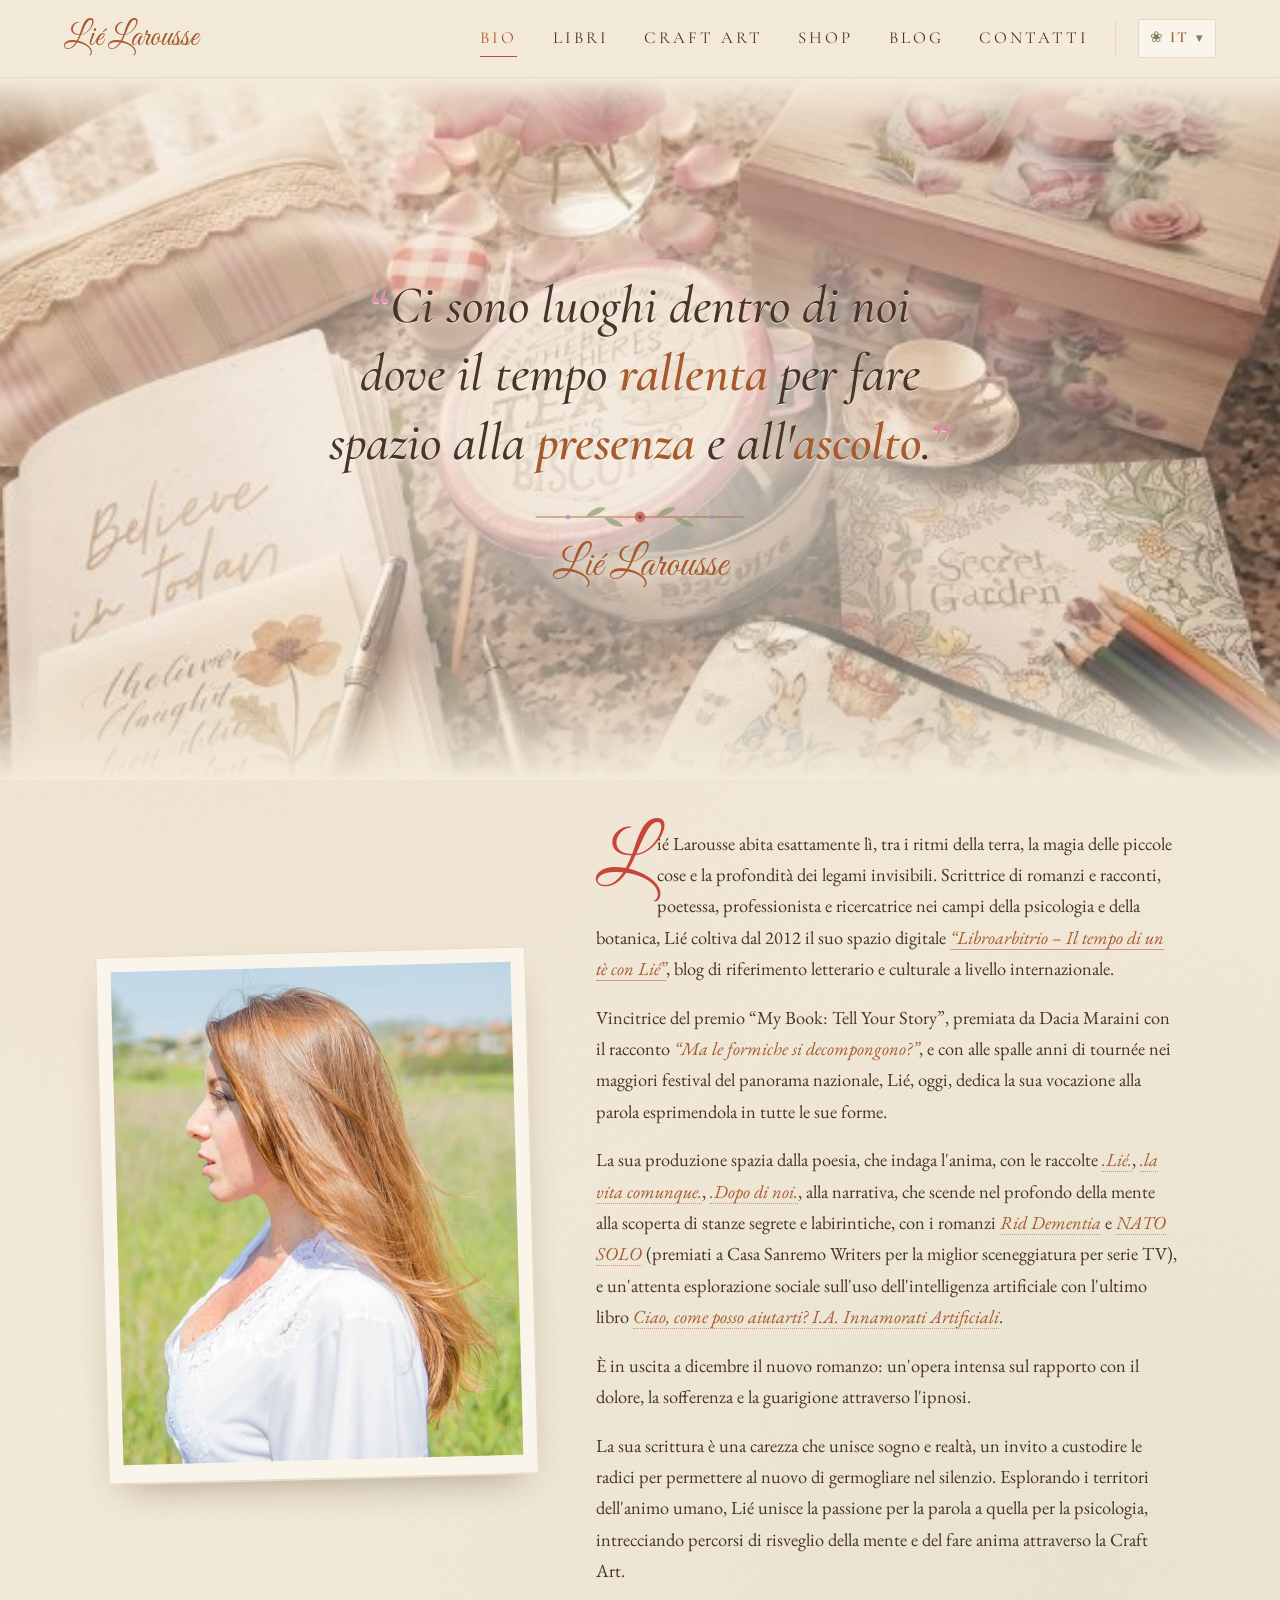
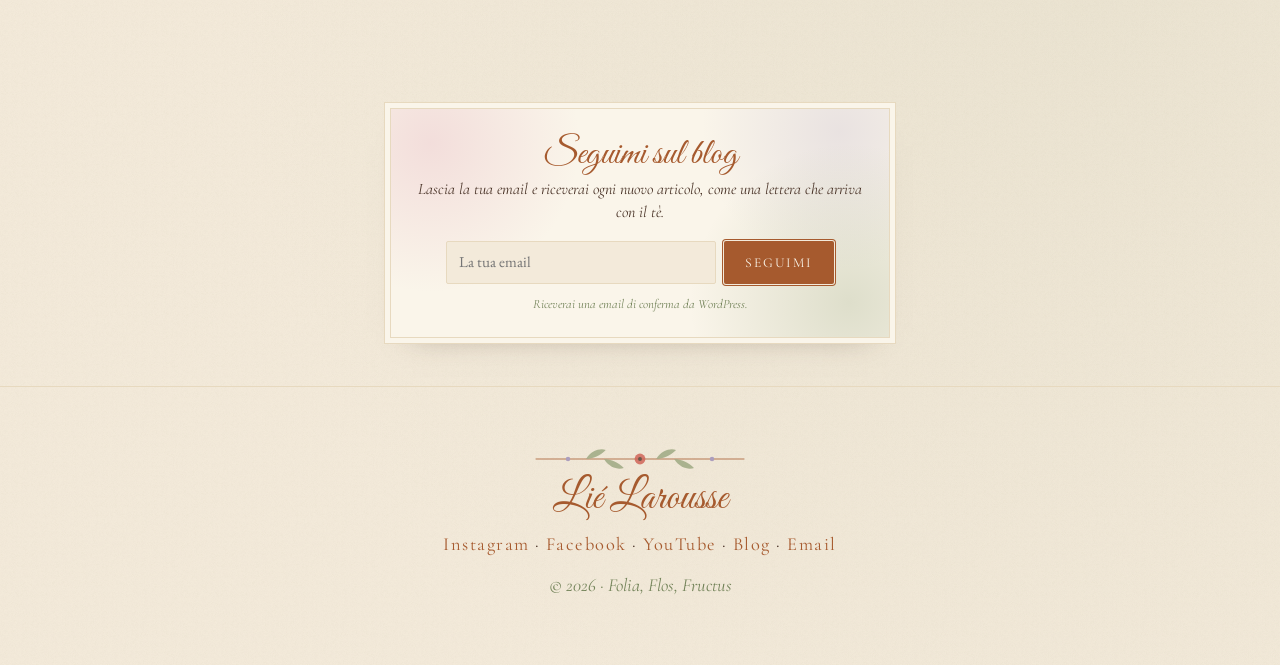
==== commit 5636d0c5: "Bio: virgolette della frase iniziale nel rosa oleandro di prima Co-Authored-By: Claude Opus 5.5 <nor" ====
--- a/index.html
+++ b/index.html
@@ -33,7 +33,7 @@
 <link rel="preconnect" href="https://fonts.googleapis.com">
 <link rel="preconnect" href="https://fonts.gstatic.com" crossorigin>
 <link href="https://fonts.googleapis.com/css2?family=Cormorant+Garamond:ital,wght@0,400;0,500;0,600;1,400&family=EB+Garamond:ital,wght@0,400;0,500;1,400&family=Great+Vibes&display=swap" rel="stylesheet">
-<link rel="stylesheet" href="style.css?v=20261023c">
+<link rel="stylesheet" href="style.css?v=20261023d">
 <link rel="icon" href="favicon.ico" sizes="any">
 <link rel="icon" type="image/png" sizes="48x48" href="img/favicon-48.png?v=2">
 <link rel="icon" type="image/png" sizes="96x96" href="img/favicon-96.png?v=2">
@@ -82,7 +82,7 @@
   <div class="bio-hero-text">
     <h1 class="sr-only">Lié Larousse, scrittrice e poetessa</h1>
     <blockquote class="citazione">
-      “Ci sono luoghi dentro di noi dove il tempo <em>rallenta</em> per fare spazio alla <em>presenza</em> e all'<em>ascolto</em>.”
+      <span class="virg" aria-hidden="true">“</span>Ci sono luoghi dentro di noi dove il tempo <em>rallenta</em> per fare spazio alla <em>presenza</em> e all'<em>ascolto</em>.<span class="virg" aria-hidden="true">”</span>
     </blockquote>
     <svg class="rametto"><use href="#rametto"/></svg>
     <p class="citazione-firma script">Lié Larousse</p>
--- a/style.css
+++ b/style.css
@@ -669,3 +669,5 @@
 }
 /* Bio: frase iniziale più fluida, righe bilanciate */
 .bio-hero-text .citazione { max-width: 20em; margin-left: auto; margin-right: auto; text-wrap: balance; }
+/* Bio: virgolette della frase iniziale nel rosa delle virgolette di prima */
+.citazione .virg { color: var(--oleandro); font-style: normal; font-weight: 600; }
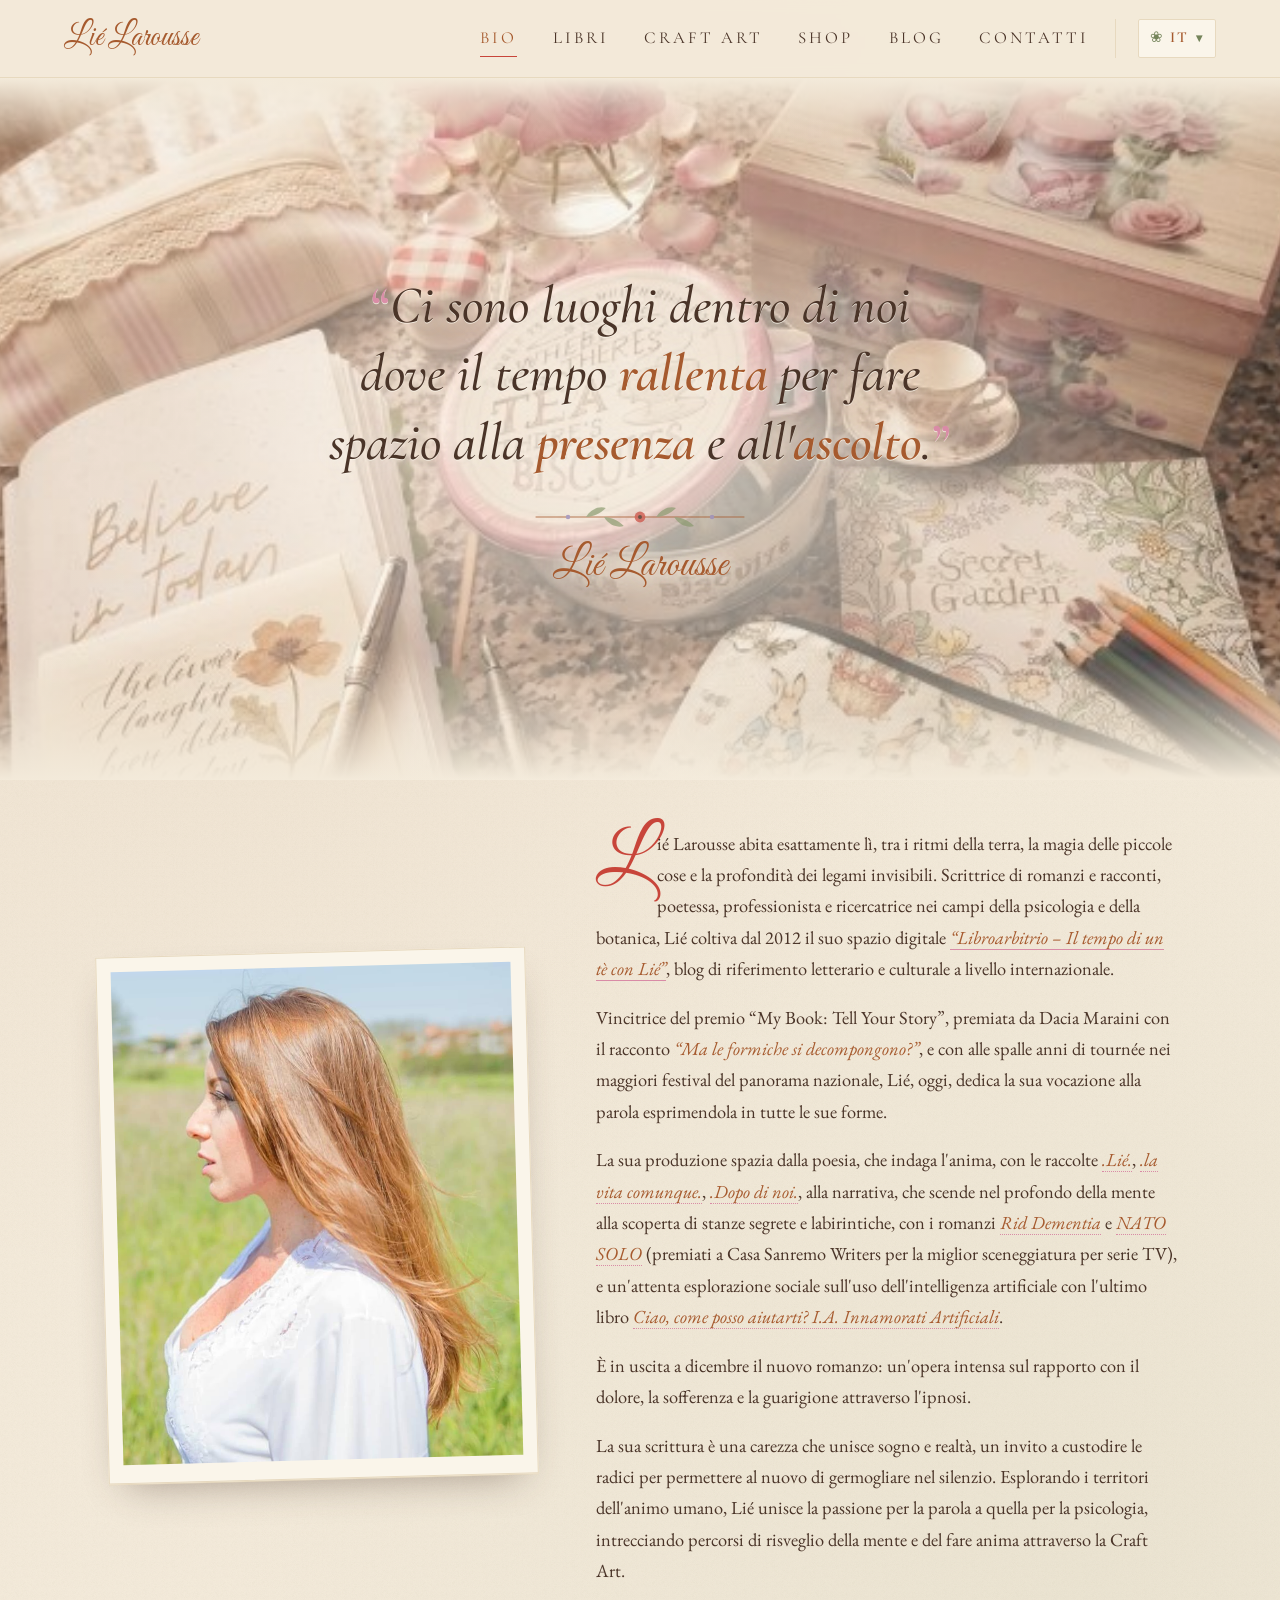
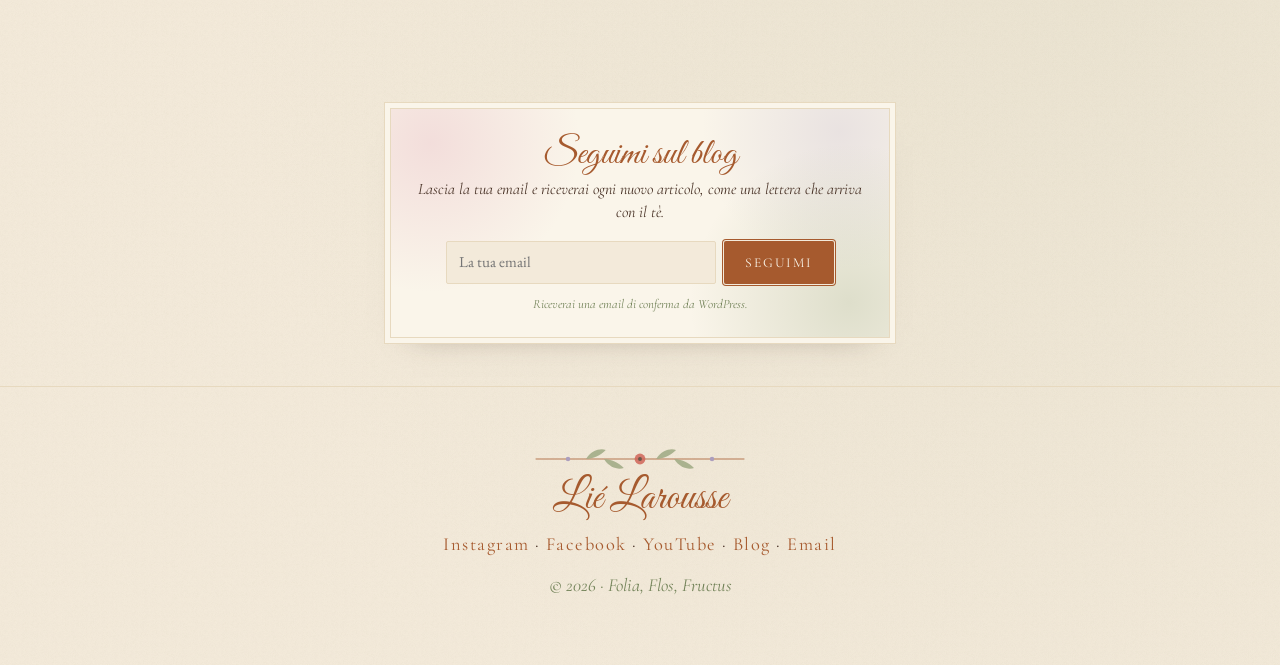
==== commit b78f4f4e: "Contatti (telefono): modulo compatto, visibile per intero all'apertura Co-Authored-By: Claude Opus 5" ====
--- a/index.html
+++ b/index.html
@@ -33,7 +33,7 @@
 <link rel="preconnect" href="https://fonts.googleapis.com">
 <link rel="preconnect" href="https://fonts.gstatic.com" crossorigin>
 <link href="https://fonts.googleapis.com/css2?family=Cormorant+Garamond:ital,wght@0,400;0,500;0,600;1,400&family=EB+Garamond:ital,wght@0,400;0,500;1,400&family=Great+Vibes&display=swap" rel="stylesheet">
-<link rel="stylesheet" href="style.css?v=20261023d">
+<link rel="stylesheet" href="style.css?v=20261023g">
 <link rel="icon" href="favicon.ico" sizes="any">
 <link rel="icon" type="image/png" sizes="48x48" href="img/favicon-48.png?v=2">
 <link rel="icon" type="image/png" sizes="96x96" href="img/favicon-96.png?v=2">
--- a/style.css
+++ b/style.css
@@ -671,3 +671,18 @@
 .bio-hero-text .citazione { max-width: 20em; margin-left: auto; margin-right: auto; text-wrap: balance; }
 /* Bio: virgolette della frase iniziale nel rosa delle virgolette di prima */
 .citazione .virg { color: var(--oleandro); font-style: normal; font-weight: 600; }
+/* Contatti (telefono): prima il modulo, poi foto e contatti */
+@media (max-width: 860px) {
+  .contatti .form { order: -1; }
+}
+/* Contatti (telefono): modulo compatto, visibile per intero appena si apre la pagina */
+@media (max-width: 860px) {
+  body:has(#modulo) .section { padding-top: 1rem; }
+  body:has(#modulo) .section-head { margin-bottom: 1rem; }
+  body:has(#modulo) .section-head h1 { font-size: 2.3rem; line-height: 1.05; margin: 0; }
+  body:has(#modulo) .section-head .rametto { margin-top: .2rem; }
+  .contatti .form { padding: 1.1rem 1.1rem; gap: .55rem; }
+  .contatti .form input { padding: .55rem .7rem; }
+  .contatti .form textarea { min-height: 5.5rem; height: 5.5rem; padding: .55rem .7rem; }
+  .contatti .form .btn { padding: .6rem 1.6rem; }
+}
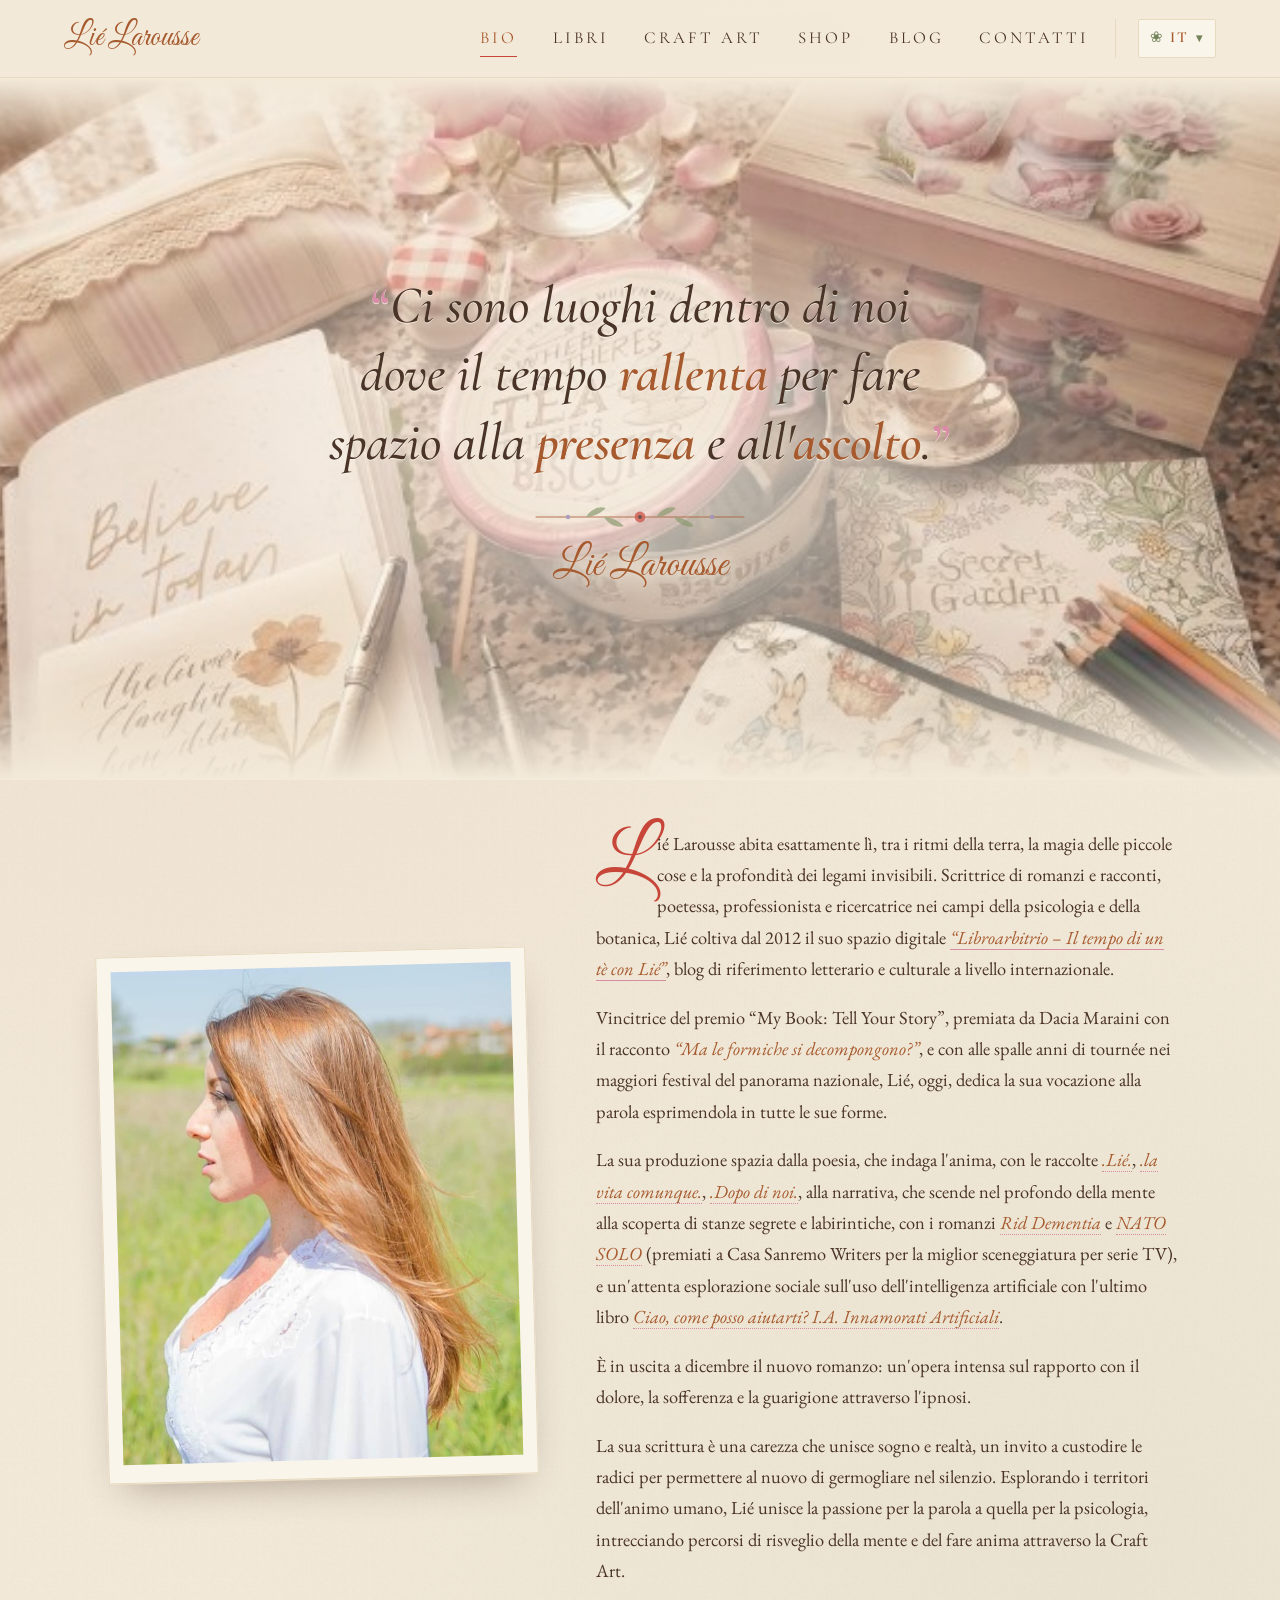
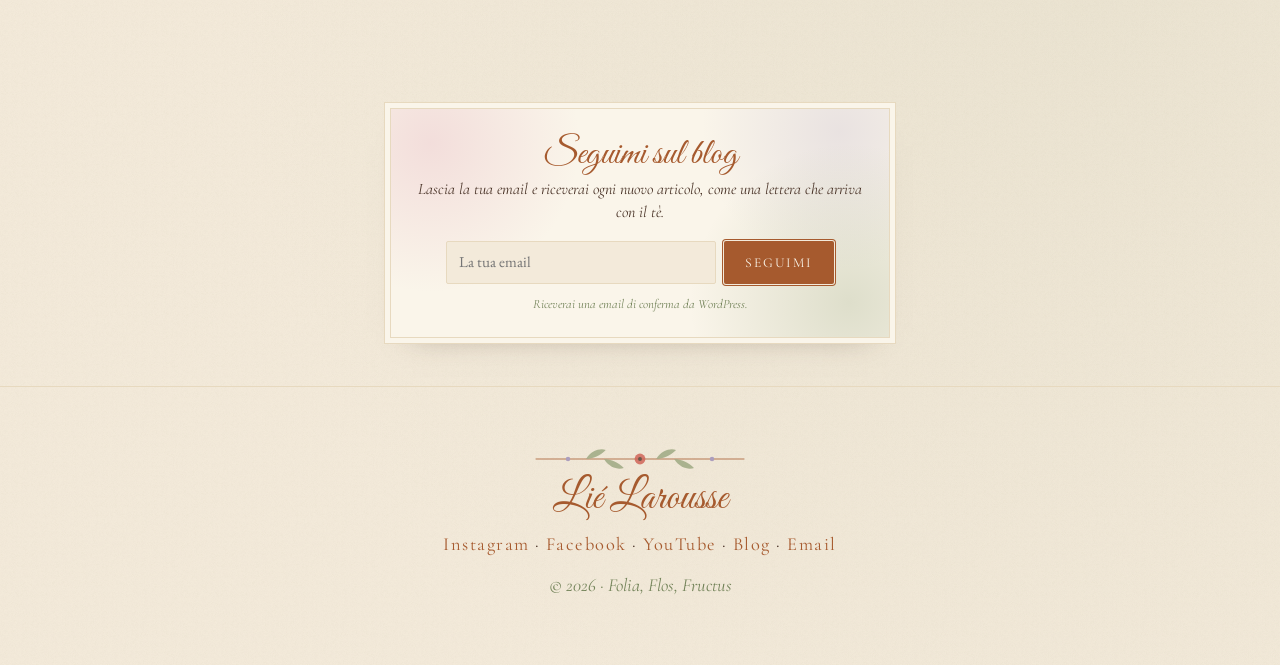
==== commit 7faf487f: "Blog (telefono): prima testo e pulsante, sotto la foto, per blog e YouTube Co-Authored-By: Claude Op" ====
--- a/index.html
+++ b/index.html
@@ -33,7 +33,7 @@
 <link rel="preconnect" href="https://fonts.googleapis.com">
 <link rel="preconnect" href="https://fonts.gstatic.com" crossorigin>
 <link href="https://fonts.googleapis.com/css2?family=Cormorant+Garamond:ital,wght@0,400;0,500;0,600;1,400&family=EB+Garamond:ital,wght@0,400;0,500;1,400&family=Great+Vibes&display=swap" rel="stylesheet">
-<link rel="stylesheet" href="style.css?v=20261023g">
+<link rel="stylesheet" href="style.css?v=20261023h">
 <link rel="icon" href="favicon.ico" sizes="any">
 <link rel="icon" type="image/png" sizes="48x48" href="img/favicon-48.png?v=2">
 <link rel="icon" type="image/png" sizes="96x96" href="img/favicon-96.png?v=2">
--- a/style.css
+++ b/style.css
@@ -686,3 +686,7 @@
   .contatti .form textarea { min-height: 5.5rem; height: 5.5rem; padding: .55rem .7rem; }
   .contatti .form .btn { padding: .6rem 1.6rem; }
 }
+/* Blog (telefono): prima il testo con il pulsante, sotto la foto, in entrambi i riquadri */
+@media (max-width: 860px) {
+  .youtube .yt-thumb, .youtube.youtube-rev .yt-thumb, .youtube:not(.youtube-rev) .yt-thumb { order: 2; }
+}
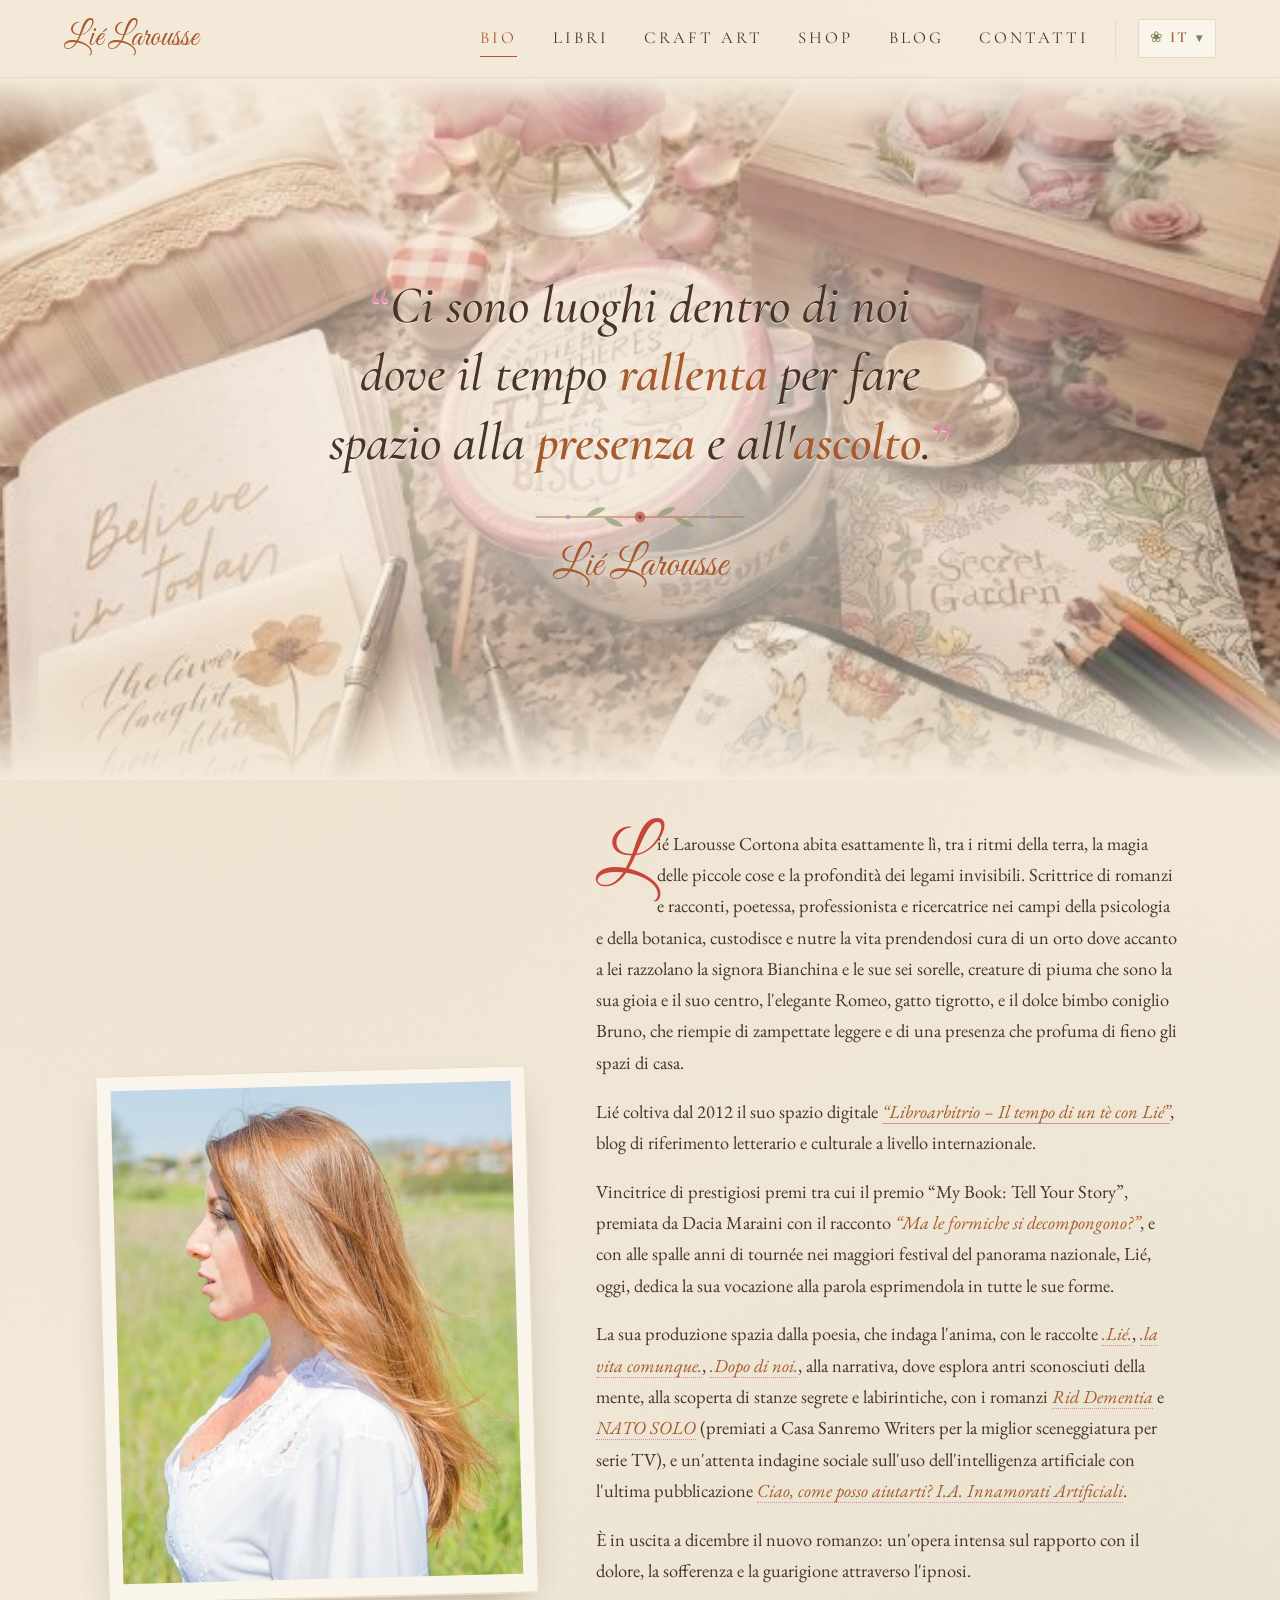
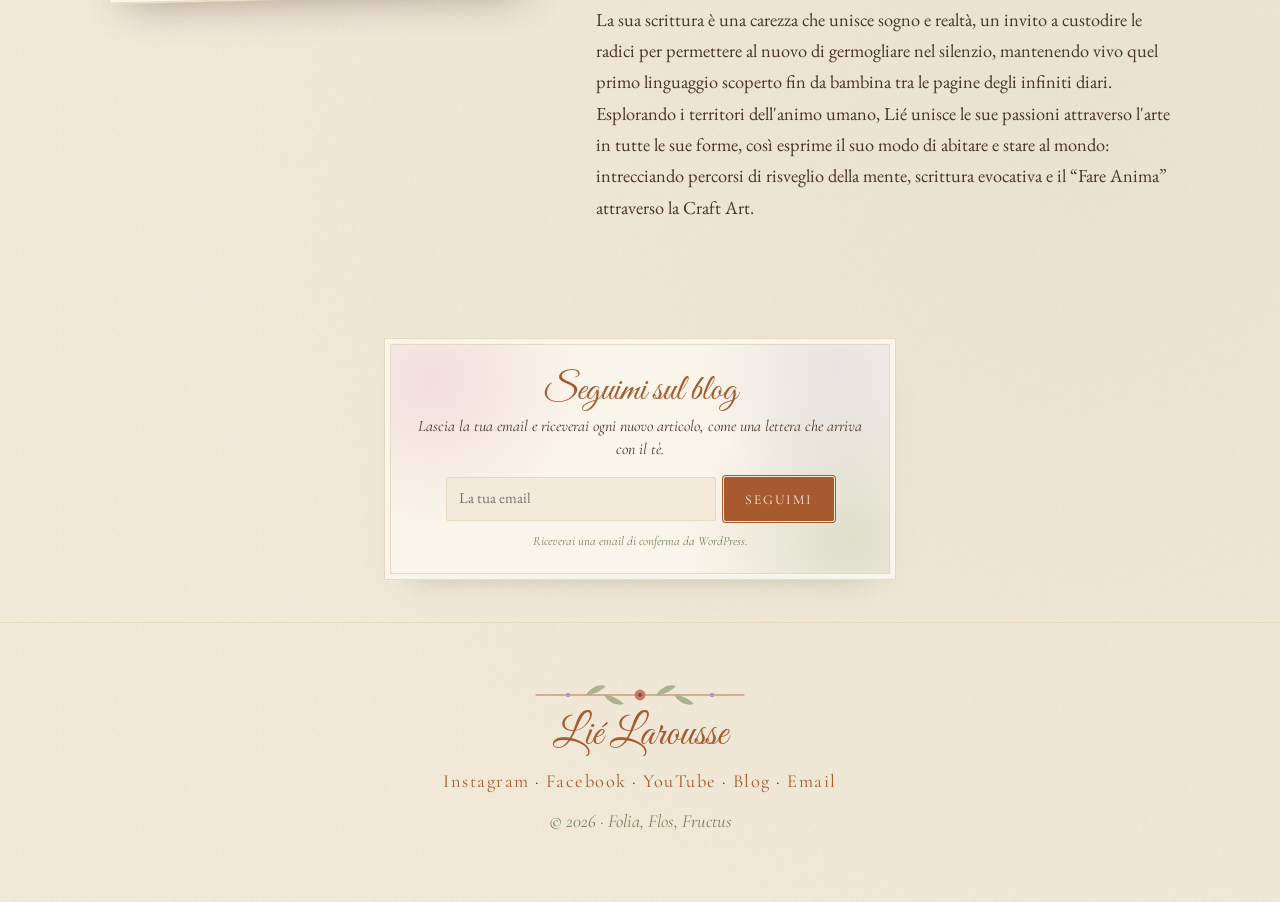
==== commit 2a64694f: "Bio: nuovo testo (IT, EN, FR) Co-Authored-By: Claude Opus 5.5 <noreply@anthropic.com> Claude-Session" ====
--- a/index.html
+++ b/index.html
@@ -95,11 +95,12 @@
       <img src="img/lie-ritratto-bio.jpg?v=2" alt="Ritratto di Lié Larousse in un prato">
     </figure>
     <div class="bio-text">
-      <p class="dropcap">Lié Larousse abita esattamente lì, tra i ritmi della terra, la magia delle piccole cose e la profondità dei legami invisibili. Scrittrice di romanzi e racconti, poetessa, professionista e ricercatrice nei campi della psicologia e della botanica, Lié coltiva dal 2012 il suo spazio digitale <a href="https://libroarbitrio.wordpress.com/" target="_blank" rel="noopener"><em>“Libroarbitrio – Il tempo di un tè con Lié”</em></a>, blog di riferimento letterario e culturale a livello internazionale.</p>
-      <p>Vincitrice del premio “My Book: Tell Your Story”, premiata da Dacia Maraini con il racconto <em>“Ma le formiche si decompongono?”</em>, e con alle spalle anni di tournée nei maggiori festival del panorama nazionale, Lié, oggi, dedica la sua vocazione alla parola esprimendola in tutte le sue forme.</p>
-      <p>La sua produzione spazia dalla poesia, che indaga l'anima, con le raccolte <a href="libri.html#trama-lie" class="link-titolo"><em>.Lié.</em></a>, <a href="libri.html#trama-vita" class="link-titolo"><em>.la vita comunque.</em></a>, <a href="libri.html#trama-dopo" class="link-titolo"><em>.Dopo di noi.</em></a>, alla narrativa, che scende nel profondo della mente alla scoperta di stanze segrete e labirintiche, con i romanzi <a href="libri.html#trama-rid" class="link-titolo"><em>Rid Dementia</em></a> e <a href="libri.html#trama-nato" class="link-titolo"><em>NATO SOLO</em></a> (premiati a Casa Sanremo Writers per la miglior sceneggiatura per serie TV), e un'attenta esplorazione sociale sull'uso dell'intelligenza artificiale con l'ultimo libro <a href="libri.html#trama-ciao" class="link-titolo"><em>Ciao, come posso aiutarti? I.A. Innamorati Artificiali</em></a>.</p>
+      <p class="dropcap">Lié Larousse Cortona abita esattamente lì, tra i ritmi della terra, la magia delle piccole cose e la profondità dei legami invisibili. Scrittrice di romanzi e racconti, poetessa, professionista e ricercatrice nei campi della psicologia e della botanica, custodisce e nutre la vita prendendosi cura di un orto dove accanto a lei razzolano la signora Bianchina e le sue sei sorelle, creature di piuma che sono la sua gioia e il suo centro, l'elegante Romeo, gatto tigrotto, e il dolce bimbo coniglio Bruno, che riempie di zampettate leggere e di una presenza che profuma di fieno gli spazi di casa.</p>
+      <p>Lié coltiva dal 2012 il suo spazio digitale <a href="https://libroarbitrio.wordpress.com/" target="_blank" rel="noopener"><em>“Libroarbitrio – Il tempo di un tè con Lié”</em></a>, blog di riferimento letterario e culturale a livello internazionale.</p>
+      <p>Vincitrice di prestigiosi premi tra cui il premio “My Book: Tell Your Story”, premiata da Dacia Maraini con il racconto <em>“Ma le formiche si decompongono?”</em>, e con alle spalle anni di tournée nei maggiori festival del panorama nazionale, Lié, oggi, dedica la sua vocazione alla parola esprimendola in tutte le sue forme.</p>
+      <p>La sua produzione spazia dalla poesia, che indaga l'anima, con le raccolte <a href="libri.html#trama-lie" class="link-titolo"><em>.Lié.</em></a>, <a href="libri.html#trama-vita" class="link-titolo"><em>.la vita comunque.</em></a>, <a href="libri.html#trama-dopo" class="link-titolo"><em>.Dopo di noi.</em></a>, alla narrativa, dove esplora antri sconosciuti della mente, alla scoperta di stanze segrete e labirintiche, con i romanzi <a href="libri.html#trama-rid" class="link-titolo"><em>Rid Dementia</em></a> e <a href="libri.html#trama-nato" class="link-titolo"><em>NATO SOLO</em></a> (premiati a Casa Sanremo Writers per la miglior sceneggiatura per serie TV), e un'attenta indagine sociale sull'uso dell'intelligenza artificiale con l'ultima pubblicazione <a href="libri.html#trama-ciao" class="link-titolo"><em>Ciao, come posso aiutarti? I.A. Innamorati Artificiali</em></a>.</p>
       <p>È in uscita a dicembre il nuovo romanzo: un'opera intensa sul rapporto con il dolore, la sofferenza e la guarigione attraverso l'ipnosi.</p>
-      <p>La sua scrittura è una carezza che unisce sogno e realtà, un invito a custodire le radici per permettere al nuovo di germogliare nel silenzio. Esplorando i territori dell'animo umano, Lié unisce la passione per la parola a quella per la psicologia, intrecciando percorsi di risveglio della mente e del fare anima attraverso la Craft Art.</p>
+      <p>La sua scrittura è una carezza che unisce sogno e realtà, un invito a custodire le radici per permettere al nuovo di germogliare nel silenzio, mantenendo vivo quel primo linguaggio scoperto fin da bambina tra le pagine degli infiniti diari. Esplorando i territori dell'animo umano, Lié unisce le sue passioni attraverso l'arte in tutte le sue forme, così esprime il suo modo di abitare e stare al mondo: intrecciando percorsi di risveglio della mente, scrittura evocativa e il “Fare Anima” attraverso la Craft Art.</p>
     </div>
   </div>
 </section>
